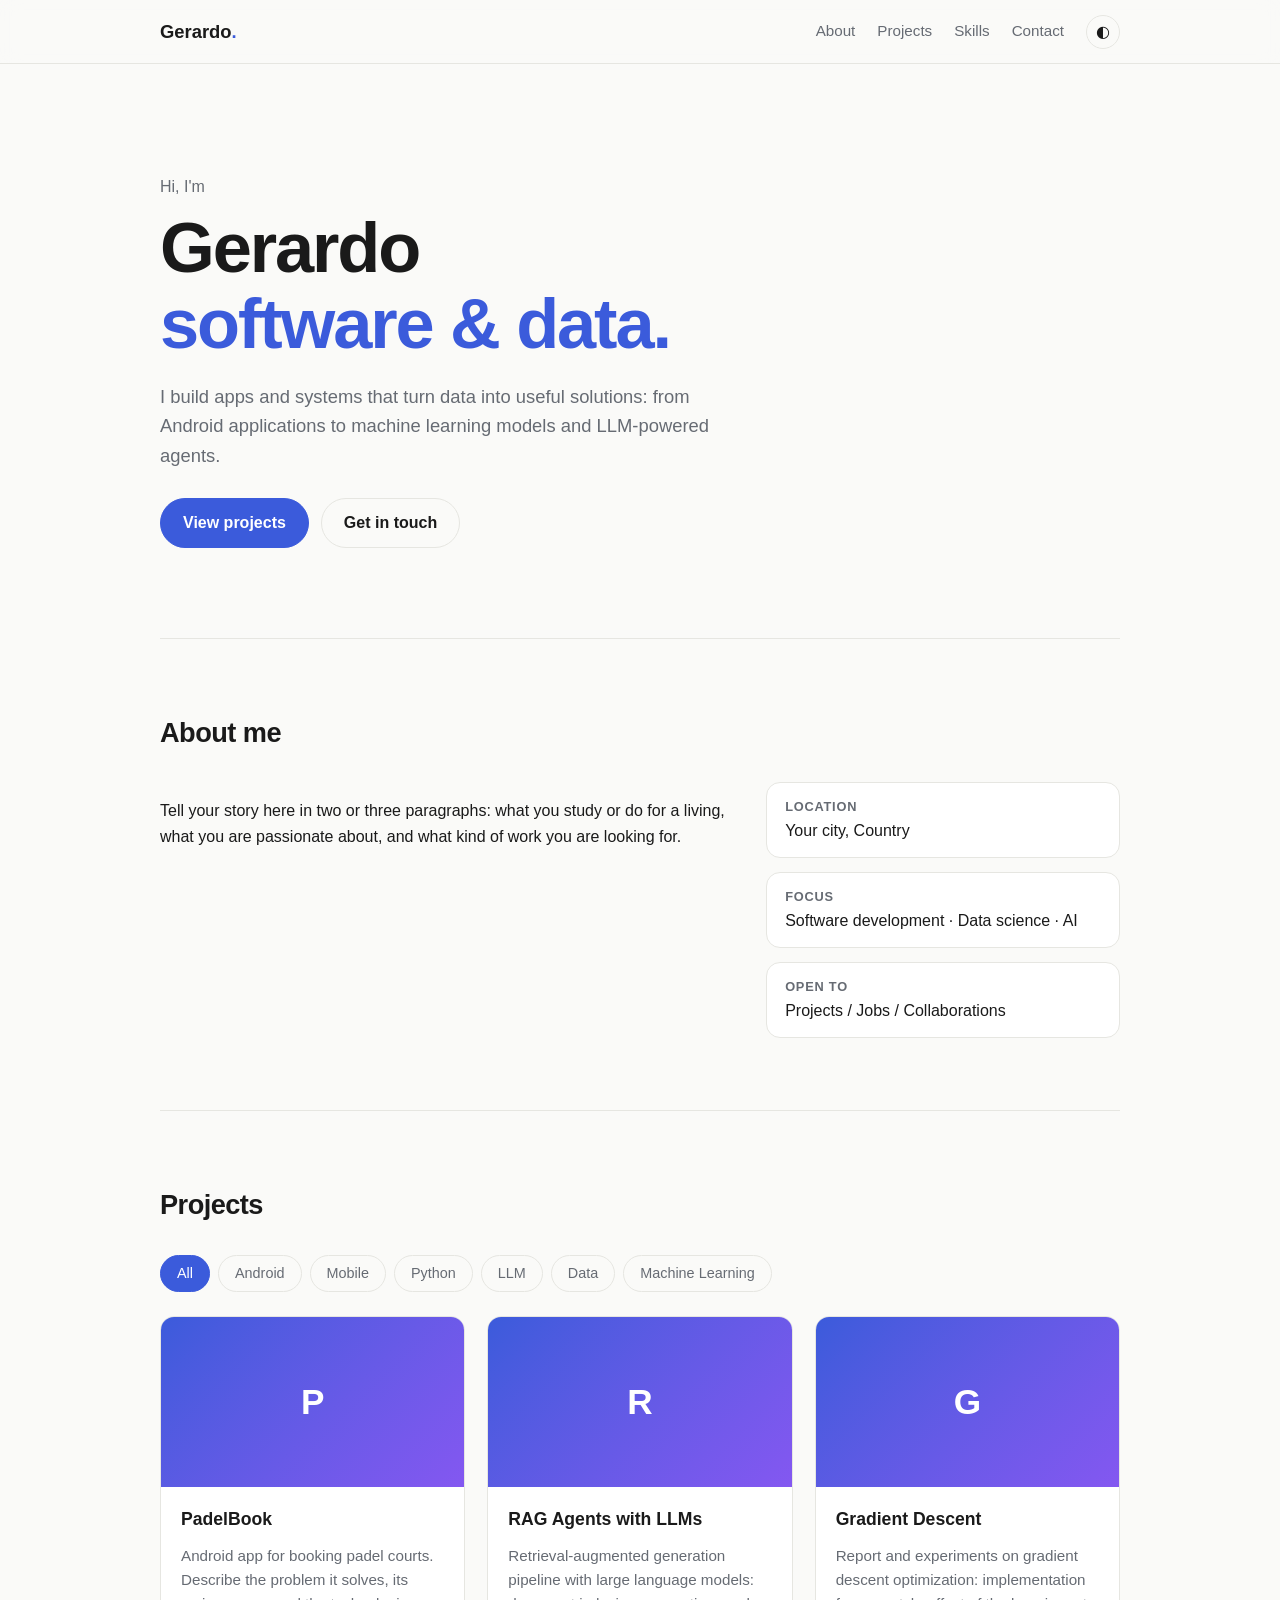
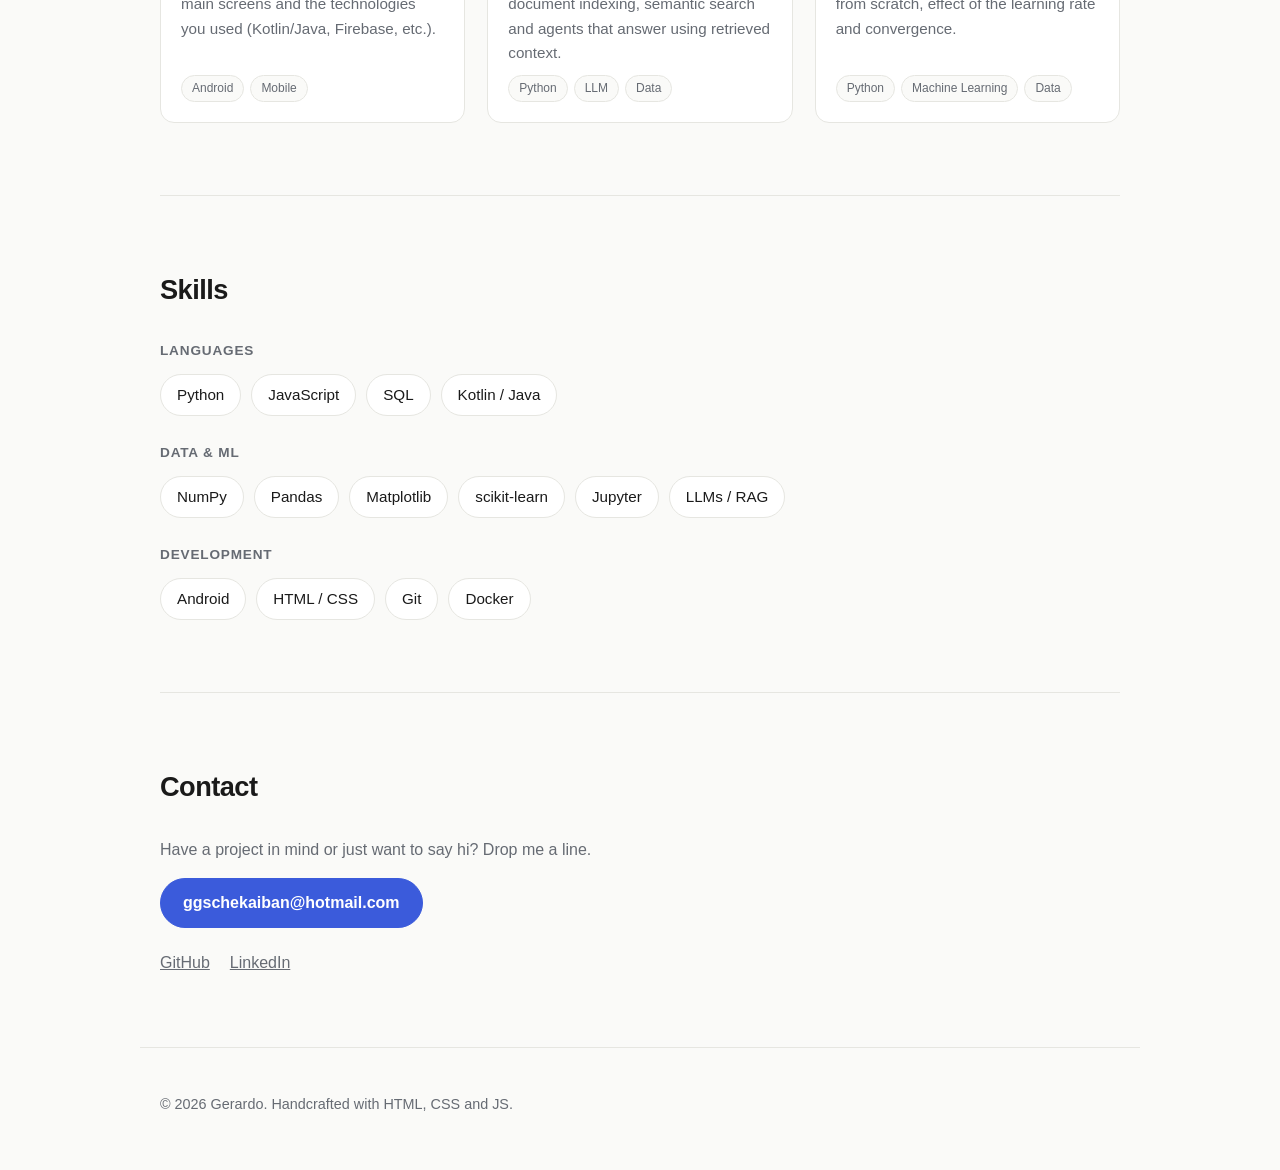
==== index.html @ 7980b8c6 "Add initial portfolio site Static portfolio built with plain HTML, CSS and JS (no build step): - Her" ====
<!doctype html>
<html lang="en">
<head>
  <meta charset="utf-8">
  <meta name="viewport" content="width=device-width, initial-scale=1">
  <title>Gerardo — Portfolio</title>
  <meta name="description" content="Gerardo's portfolio: projects, skills and contact.">
  <link rel="stylesheet" href="styles.css">
  <script>
    // Apply the saved theme before first paint to avoid a flash
    try {
      const t = localStorage.getItem("theme");
      if (t) document.documentElement.dataset.theme = t;
    } catch (e) {}
  </script>
</head>
<body>
  <header class="nav">
    <a class="logo" href="#home">Gerardo<span>.</span></a>
    <nav>
      <a href="#about">About</a>
      <a href="#projects">Projects</a>
      <a href="#skills-section">Skills</a>
      <a href="#contact">Contact</a>
      <button id="theme-toggle" class="icon-btn" aria-label="Toggle theme" title="Toggle theme">◐</button>
    </nav>
  </header>

  <main>
    <section id="home" class="hero">
      <p class="eyebrow">Hi, I'm</p>
      <h1>Gerardo<br><span class="accent">software &amp; data.</span></h1>
      <p class="lead">I build apps and systems that turn data into useful solutions: from Android applications to machine learning models and LLM-powered agents.</p>
      <div class="cta">
        <a class="btn primary" href="#projects">View projects</a>
        <a class="btn" href="#contact">Get in touch</a>
      </div>
    </section>

    <section id="about">
      <h2>About me</h2>
      <div class="about">
        <p>Tell your story here in two or three paragraphs: what you study or do for a living, what you are passionate about, and what kind of work you are looking for.</p>
        <ul class="facts">
          <li><strong>Location</strong> Your city, Country</li>
          <li><strong>Focus</strong> Software development · Data science · AI</li>
          <li><strong>Open to</strong> Projects / Jobs / Collaborations</li>
        </ul>
      </div>
    </section>

    <section id="projects">
      <h2>Projects</h2>
      <div id="filters" class="filters" role="group" aria-label="Filter projects"></div>
      <div id="project-grid" class="grid"></div>
    </section>

    <section id="skills-section">
      <h2>Skills</h2>
      <div id="skills" class="skills"></div>
    </section>

    <section id="contact" class="contact">
      <h2>Contact</h2>
      <p>Have a project in mind or just want to say hi? Drop me a line.</p>
      <a class="btn primary" href="mailto:ggschekaiban@hotmail.com">ggschekaiban@hotmail.com</a>
      <div class="links">
        <a href="https://github.com/" target="_blank" rel="noopener">GitHub</a>
        <a href="https://www.linkedin.com/" target="_blank" rel="noopener">LinkedIn</a>
      </div>
    </section>
  </main>

  <footer>
    <p>© <span id="year"></span> Gerardo. Handcrafted with HTML, CSS and JS.</p>
  </footer>

  <script src="script.js"></script>
</body>
</html>
---- styles.css ----
:root {
  --bg: #fafaf8;
  --surface: #ffffff;
  --text: #1a1a1a;
  --muted: #666b73;
  --border: #e6e6e1;
  --accent: #3b5bdb;
  --accent-text: #ffffff;
  --radius: 14px;
  --max: 1000px;
}

@media (prefers-color-scheme: dark) {
  :root:not([data-theme="light"]) {
    --bg: #0f1115;
    --surface: #171a21;
    --text: #ececec;
    --muted: #9aa0aa;
    --border: #262a33;
    --accent: #7c9bff;
    --accent-text: #0f1115;
  }
}
:root[data-theme="dark"] {
  --bg: #0f1115;
  --surface: #171a21;
  --text: #ececec;
  --muted: #9aa0aa;
  --border: #262a33;
  --accent: #7c9bff;
  --accent-text: #0f1115;
}

* { box-sizing: border-box; }
html { scroll-behavior: smooth; scroll-padding-top: 80px; }
body {
  margin: 0;
  background: var(--bg);
  color: var(--text);
  font-family: -apple-system, BlinkMacSystemFont, "Segoe UI", Inter, Roboto, sans-serif;
  line-height: 1.6;
}
a { color: inherit; }
main, .nav, footer { max-width: var(--max); margin: 0 auto; padding-left: 20px; padding-right: 20px; }
section { padding: 72px 0; border-top: 1px solid var(--border); }
section.hero { border-top: 0; padding: 110px 0 90px; }
h1 { font-size: clamp(2.4rem, 7vw, 4.4rem); line-height: 1.08; margin: 0 0 20px; letter-spacing: -0.03em; }
h2 { font-size: 1.7rem; margin: 0 0 28px; letter-spacing: -0.02em; }
.accent { color: var(--accent); }
.eyebrow { color: var(--muted); margin: 0 0 10px; }
.lead { font-size: 1.15rem; color: var(--muted); max-width: 560px; }

/* Navigation */
.nav {
  position: sticky; top: 0; z-index: 10;
  display: flex; align-items: center; justify-content: space-between;
  height: 64px; max-width: none;
  padding: 0 max(20px, calc((100% - var(--max)) / 2 + 20px));
  background: color-mix(in srgb, var(--bg) 85%, transparent);
  backdrop-filter: blur(10px);
  border-bottom: 1px solid var(--border);
}
.logo { font-weight: 700; text-decoration: none; font-size: 1.15rem; }
.logo span { color: var(--accent); }
.nav nav { display: flex; align-items: center; gap: 22px; }
.nav nav a { text-decoration: none; color: var(--muted); font-size: .95rem; }
.nav nav a:hover { color: var(--text); }
.icon-btn {
  background: none; border: 1px solid var(--border); color: var(--text);
  width: 34px; height: 34px; border-radius: 50%; cursor: pointer; font-size: 1rem;
}
.icon-btn:hover { border-color: var(--accent); }

/* Buttons */
.cta { display: flex; gap: 12px; flex-wrap: wrap; margin-top: 28px; }
.btn {
  display: inline-block; padding: 11px 22px; border-radius: 999px;
  border: 1px solid var(--border); text-decoration: none; font-weight: 600;
  transition: transform .15s, border-color .15s;
}
.btn:hover { transform: translateY(-2px); border-color: var(--accent); }
.btn.primary { background: var(--accent); color: var(--accent-text); border-color: var(--accent); }

/* About */
.about { display: grid; grid-template-columns: 1.6fr 1fr; gap: 40px; }
.facts { list-style: none; margin: 0; padding: 0; display: grid; gap: 14px; }
.facts li { background: var(--surface); border: 1px solid var(--border); border-radius: var(--radius); padding: 14px 18px; }
.facts strong { display: block; font-size: .8rem; text-transform: uppercase; letter-spacing: .06em; color: var(--muted); }

/* Projects */
.grid { display: grid; grid-template-columns: repeat(auto-fill, minmax(290px, 1fr)); gap: 22px; }
.card {
  background: var(--surface); border: 1px solid var(--border); border-radius: var(--radius);
  overflow: hidden; display: flex; flex-direction: column;
  transition: transform .2s, border-color .2s;
}
.card:hover { transform: translateY(-4px); border-color: var(--accent); }
.card .thumb {
  aspect-ratio: 16 / 9; display: grid; place-items: center;
  font-size: 2.2rem; font-weight: 700; color: var(--accent-text);
  background: linear-gradient(135deg, var(--accent), color-mix(in srgb, var(--accent) 40%, #b455ff));
}
.card .thumb img { width: 100%; height: 100%; object-fit: cover; }
.card .body { padding: 18px 20px 20px; display: flex; flex-direction: column; gap: 10px; flex: 1; }
.card h3 { margin: 0; font-size: 1.1rem; }
.card p { margin: 0; color: var(--muted); font-size: .95rem; flex: 1; }
.tags { display: flex; flex-wrap: wrap; gap: 6px; }
.tags span { font-size: .75rem; padding: 3px 10px; border-radius: 999px; background: var(--bg); border: 1px solid var(--border); color: var(--muted); }
.card .actions { display: flex; gap: 16px; font-size: .9rem; font-weight: 600; }
.card .actions a { color: var(--accent); text-decoration: none; }
.card .actions a:hover { text-decoration: underline; }

/* Filters */
.filters { display: flex; flex-wrap: wrap; gap: 8px; margin-bottom: 24px; }
.filter {
  font: inherit; font-size: .9rem; cursor: pointer; padding: 6px 16px; border-radius: 999px;
  background: transparent; color: var(--muted); border: 1px solid var(--border);
}
.filter:hover { border-color: var(--accent); color: var(--text); }
.filter.active { background: var(--accent); color: var(--accent-text); border-color: var(--accent); }

/* Skills */
.skills { display: grid; gap: 26px; }
.skill-group h3 { margin: 0 0 12px; font-size: .85rem; text-transform: uppercase; letter-spacing: .06em; color: var(--muted); }
.chips { display: flex; flex-wrap: wrap; gap: 10px; }
.chips span { padding: 8px 16px; border-radius: 999px; background: var(--surface); border: 1px solid var(--border); font-size: .95rem; }

/* Contact */
.contact p { color: var(--muted); }
.links { display: flex; gap: 20px; margin-top: 22px; }
.links a { color: var(--muted); }
.links a:hover { color: var(--accent); }

footer { padding-top: 30px; padding-bottom: 40px; color: var(--muted); font-size: .9rem; border-top: 1px solid var(--border); }

@media (max-width: 720px) {
  .about { grid-template-columns: 1fr; gap: 24px; }
  .nav nav { gap: 14px; }
  .nav nav a { font-size: .85rem; }
  section { padding: 52px 0; }
  section.hero { padding: 70px 0 60px; }
}
@media (max-width: 480px) {
  .nav nav a:nth-child(-n+2) { display: none; }
}
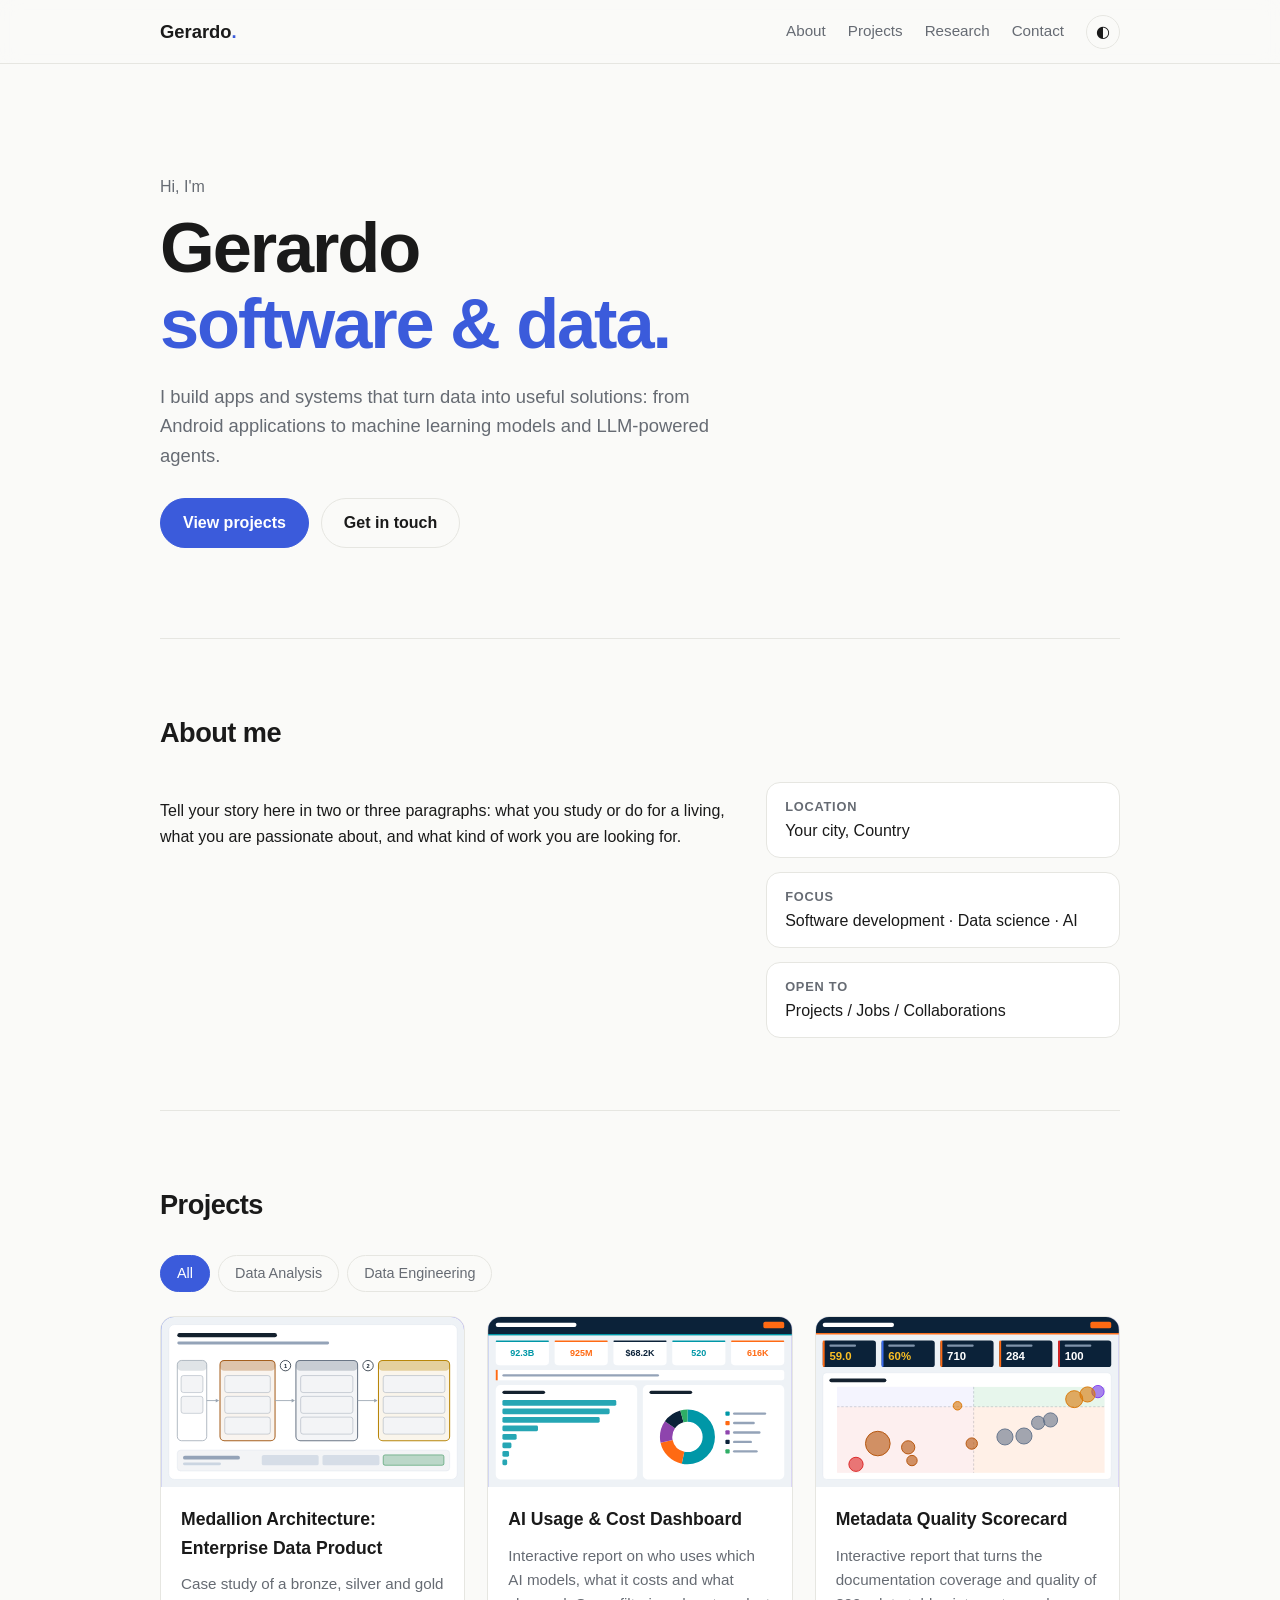
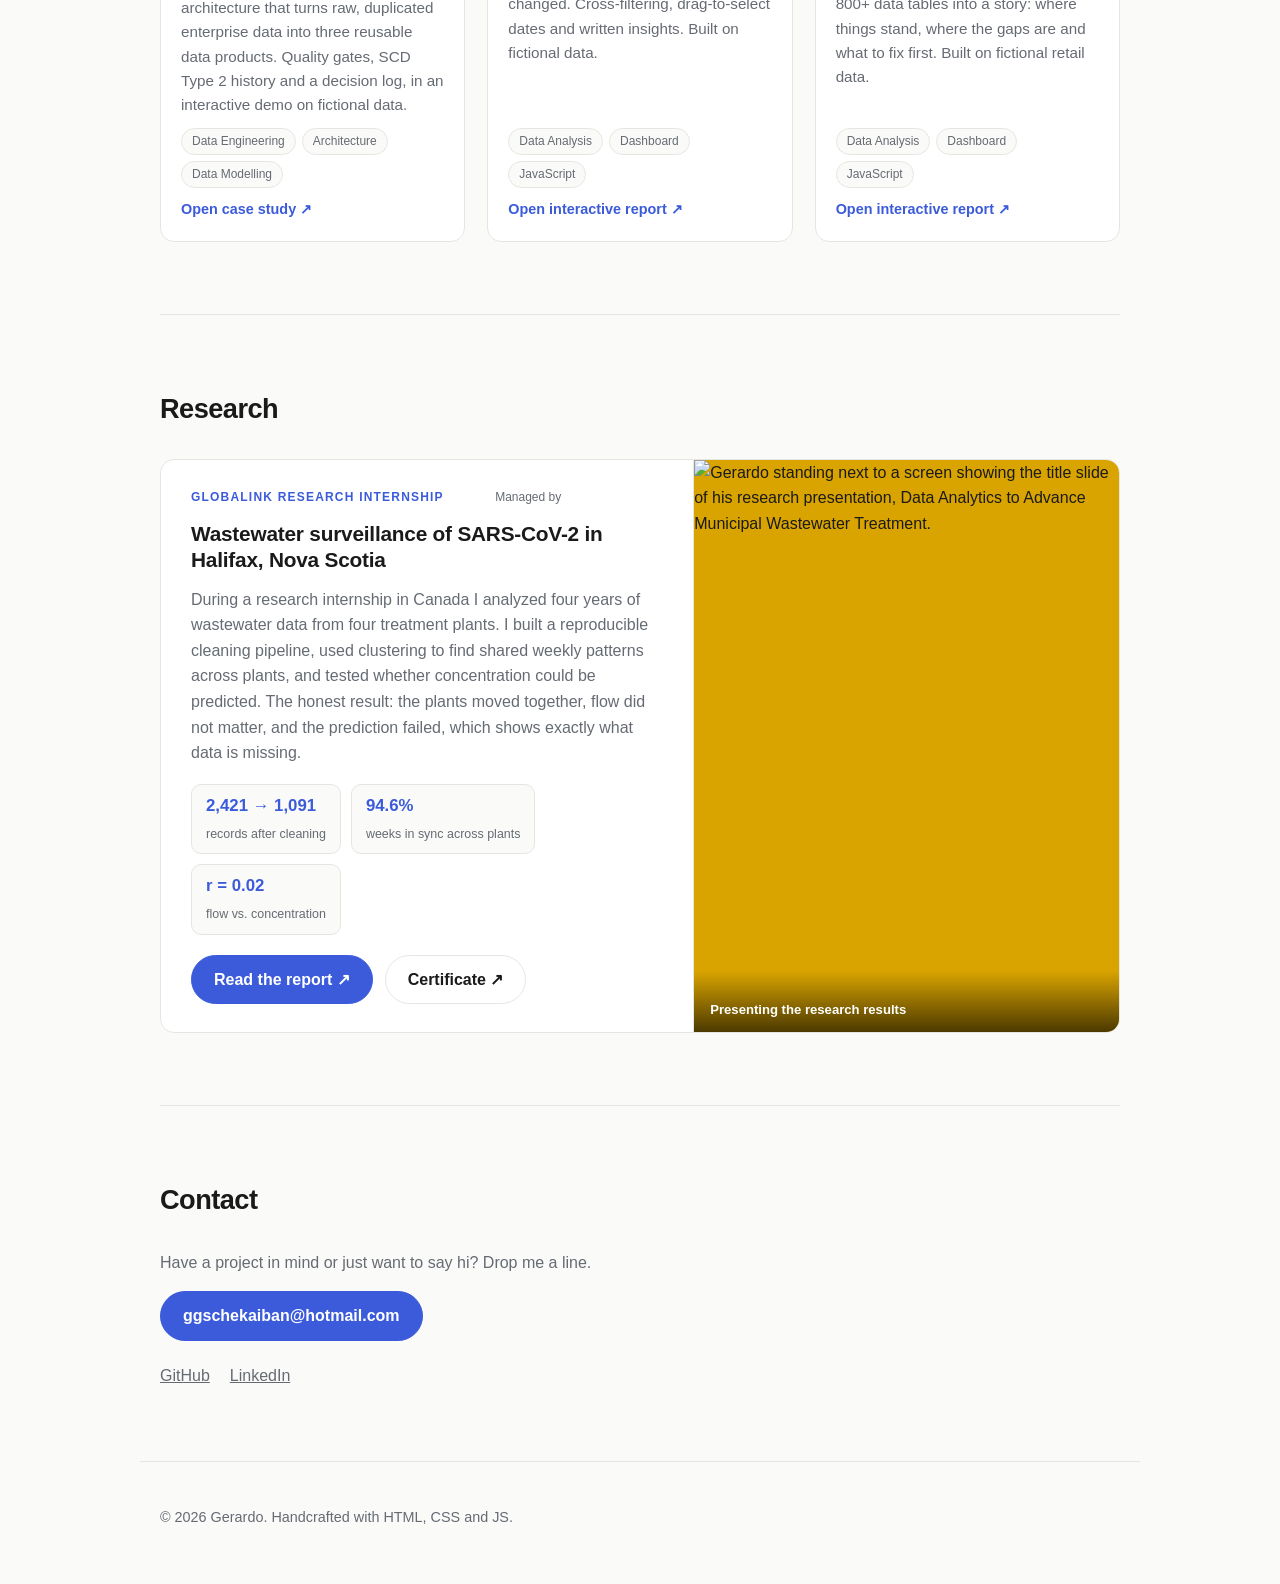
==== commit 990da6c5: "Replace Skills with Research and add Medallion case study - Replace the Skills section with a Resear" ====
--- a/index.html
+++ b/index.html
@@ -4,8 +4,8 @@
   <meta charset="utf-8">
   <meta name="viewport" content="width=device-width, initial-scale=1">
   <title>Gerardo — Portfolio</title>
-  <meta name="description" content="Gerardo's portfolio: projects, skills and contact.">
-  <link rel="stylesheet" href="styles.css">
+  <meta name="description" content="Gerardo's portfolio: projects, research and contact.">
+  <link rel="stylesheet" href="styles.css?v=20261109">
   <script>
     // Apply the saved theme before first paint to avoid a flash
     try {
@@ -20,7 +20,7 @@
     <nav>
       <a href="#about">About</a>
       <a href="#projects">Projects</a>
-      <a href="#skills-section">Skills</a>
+      <a href="#research">Research</a>
       <a href="#contact">Contact</a>
       <button id="theme-toggle" class="icon-btn" aria-label="Toggle theme" title="Toggle theme">◐</button>
     </nav>
@@ -55,9 +55,40 @@
       <div id="project-grid" class="grid"></div>
     </section>
 
-    <section id="skills-section">
-      <h2>Skills</h2>
-      <div id="skills" class="skills"></div>
+    <section id="research">
+      <h2>Research</h2>
+      <article class="research-card">
+        <div class="rc-body">
+          <div class="rc-head">
+            <p class="rc-kicker">Globalink Research Internship</p>
+            <a class="rc-org" href="https://www.mitacs.ca" target="_blank" rel="noopener"
+               aria-label="Program managed by Mitacs. Opens mitacs.ca in a new tab">
+              <span>Managed by</span><i class="rc-logo" aria-hidden="true"></i>
+            </a>
+          </div>
+          <h3>Wastewater surveillance of SARS-CoV-2 in Halifax, Nova Scotia</h3>
+          <p class="rc-summary">
+            During a research internship in Canada I analyzed four years of wastewater data from four treatment plants.
+            I built a reproducible cleaning pipeline, used clustering to find shared weekly patterns across plants,
+            and tested whether concentration could be predicted. The honest result: the plants moved together,
+            flow did not matter, and the prediction failed, which shows exactly what data is missing.
+          </p>
+          <ul class="rc-stats">
+            <li><b>2,421 → 1,091</b><span>records after cleaning</span></li>
+            <li><b>94.6%</b><span>weeks in sync across plants</span></li>
+            <li><b>r = 0.02</b><span>flow vs. concentration</span></li>
+          </ul>
+          <div class="cta">
+            <a class="btn primary" href="research/wastewater-surveillance/" target="_blank" rel="noopener">Read the report ↗</a>
+            <a class="btn" href="research/certificate-of-completion.pdf" target="_blank" rel="noopener">Certificate ↗</a>
+          </div>
+        </div>
+        <div class="rc-visual">
+          <img src="img/research-presentation.jpg" width="900" height="1200" loading="lazy"
+               alt="Gerardo standing next to a screen showing the title slide of his research presentation, Data Analytics to Advance Municipal Wastewater Treatment.">
+          <p>Presenting the research results</p>
+        </div>
+      </article>
     </section>
 
     <section id="contact" class="contact">
@@ -75,6 +106,6 @@
     <p>© <span id="year"></span> Gerardo. Handcrafted with HTML, CSS and JS.</p>
   </footer>
 
-  <script src="script.js"></script>
+  <script src="script.js?v=20261109"></script>
 </body>
 </html>
--- a/styles.css
+++ b/styles.css
@@ -95,6 +95,9 @@
   transition: transform .2s, border-color .2s;
 }
 .card:hover { transform: translateY(-4px); border-color: var(--accent); }
+a.card { text-decoration: none; color: inherit; }
+a.card:focus-visible { outline: 2px solid var(--accent); outline-offset: 3px; }
+.card .actions span { color: var(--accent); }
 .card .thumb {
   aspect-ratio: 16 / 9; display: grid; place-items: center;
   font-size: 2.2rem; font-weight: 700; color: var(--accent-text);
@@ -119,11 +122,38 @@
 .filter:hover { border-color: var(--accent); color: var(--text); }
 .filter.active { background: var(--accent); color: var(--accent-text); border-color: var(--accent); }
 
-/* Skills */
-.skills { display: grid; gap: 26px; }
-.skill-group h3 { margin: 0 0 12px; font-size: .85rem; text-transform: uppercase; letter-spacing: .06em; color: var(--muted); }
-.chips { display: flex; flex-wrap: wrap; gap: 10px; }
-.chips span { padding: 8px 16px; border-radius: 999px; background: var(--surface); border: 1px solid var(--border); font-size: .95rem; }
+/* Research */
+.research-card {
+  display: grid; grid-template-columns: minmax(0, 1.25fr) minmax(0, 1fr); gap: 0;
+  background: var(--surface); border: 1px solid var(--border); border-radius: var(--radius); overflow: hidden;
+}
+.rc-body { padding: 28px 30px; display: flex; flex-direction: column; gap: 14px; }
+.rc-kicker { margin: 0; font-size: .75rem; letter-spacing: .1em; text-transform: uppercase; color: var(--accent); font-weight: 700; }
+.rc-head { display: flex; align-items: center; justify-content: space-between; flex-wrap: wrap; gap: 8px 16px; }
+.rc-org { display: inline-flex; align-items: center; gap: 10px; color: var(--muted); font-size: .75rem; text-decoration: none; }
+.rc-org:hover { color: var(--accent); }
+.rc-org:focus-visible { outline: 2px solid var(--accent); outline-offset: 4px; border-radius: 4px; }
+/* The logo is a transparent PNG used as a mask, so it takes the current text colour in both themes */
+.rc-logo {
+  display: block; width: 92px; aspect-ratio: 520 / 94; background-color: currentColor;
+  -webkit-mask: url("img/mitacs-logo.png") center / contain no-repeat;
+          mask: url("img/mitacs-logo.png") center / contain no-repeat;
+}
+.rc-org:not(:hover) .rc-logo { background-color: var(--text); }
+.research-card h3 { margin: 0; font-size: 1.3rem; line-height: 1.25; letter-spacing: -.01em; }
+.rc-summary { margin: 0; color: var(--muted); }
+.rc-stats { list-style: none; margin: 4px 0 0; padding: 0; display: flex; flex-wrap: wrap; gap: 10px; }
+.rc-stats li { border: 1px solid var(--border); border-radius: 10px; padding: 8px 14px; background: var(--bg); }
+.rc-stats b { display: block; color: var(--accent); font-size: 1.05rem; }
+.rc-stats span { font-size: .78rem; color: var(--muted); }
+.research-card .cta { margin-top: 6px; }
+.rc-visual { position: relative; min-height: 320px; border-left: 1px solid var(--border); background: #d9a400; }
+.rc-visual img { position: absolute; inset: 0; width: 100%; height: 100%; object-fit: cover; object-position: 60% 40%; display: block; }
+.rc-visual p {
+  position: absolute; left: 0; right: 0; bottom: 0; margin: 0; padding: 28px 16px 12px;
+  font-size: .82rem; font-weight: 600; color: #fff; text-align: left;
+  background: linear-gradient(to top, rgba(0,0,0,.65), rgba(0,0,0,0));
+}
 
 /* Contact */
 .contact p { color: var(--muted); }
@@ -134,6 +164,10 @@
 footer { padding-top: 30px; padding-bottom: 40px; color: var(--muted); font-size: .9rem; border-top: 1px solid var(--border); }
 
 @media (max-width: 720px) {
+  .research-card { grid-template-columns: minmax(0, 1fr); }
+  .rc-visual { border-left: 0; border-top: 1px solid var(--border); order: -1; min-height: 0; aspect-ratio: 4 / 3; }
+  .rc-visual img { object-position: 55% 35%; }
+  .rc-body { padding: 22px 20px; }
   .about { grid-template-columns: 1fr; gap: 24px; }
   .nav nav { gap: 14px; }
   .nav nav a { font-size: .85rem; }
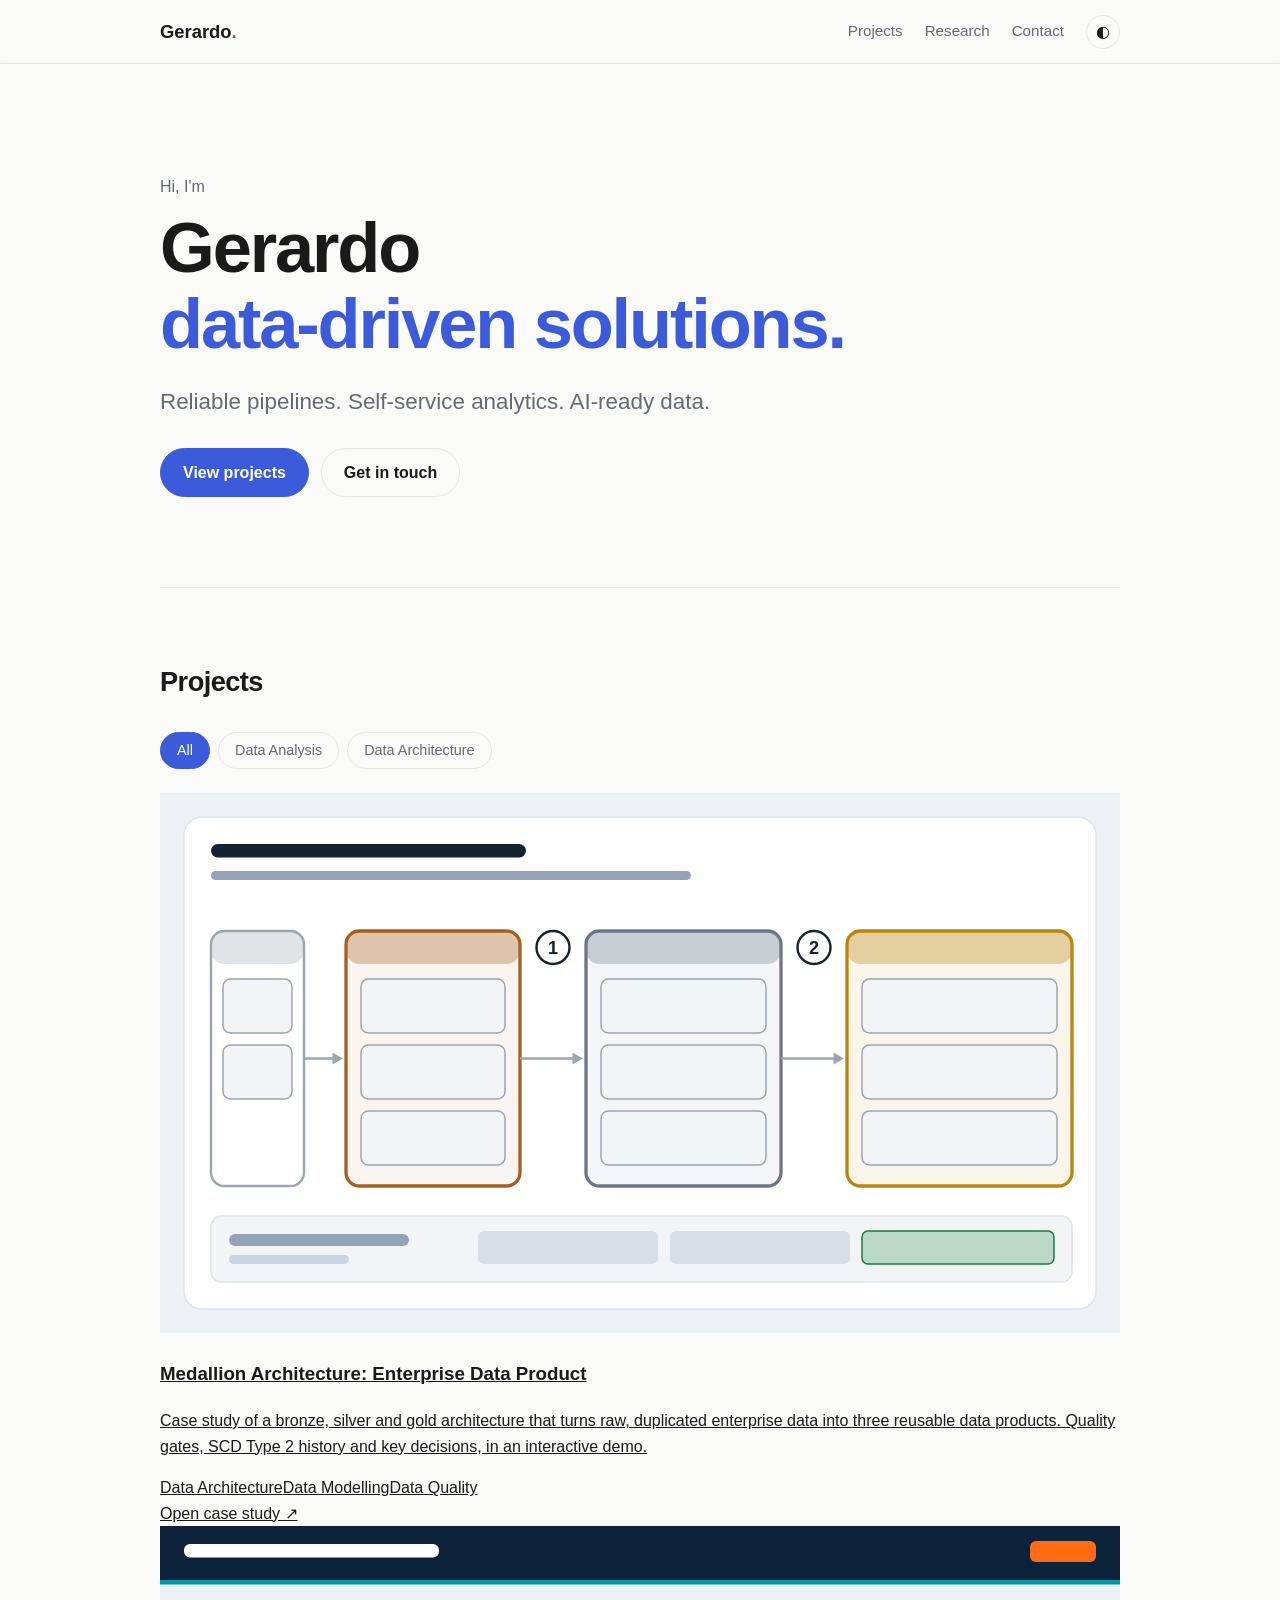
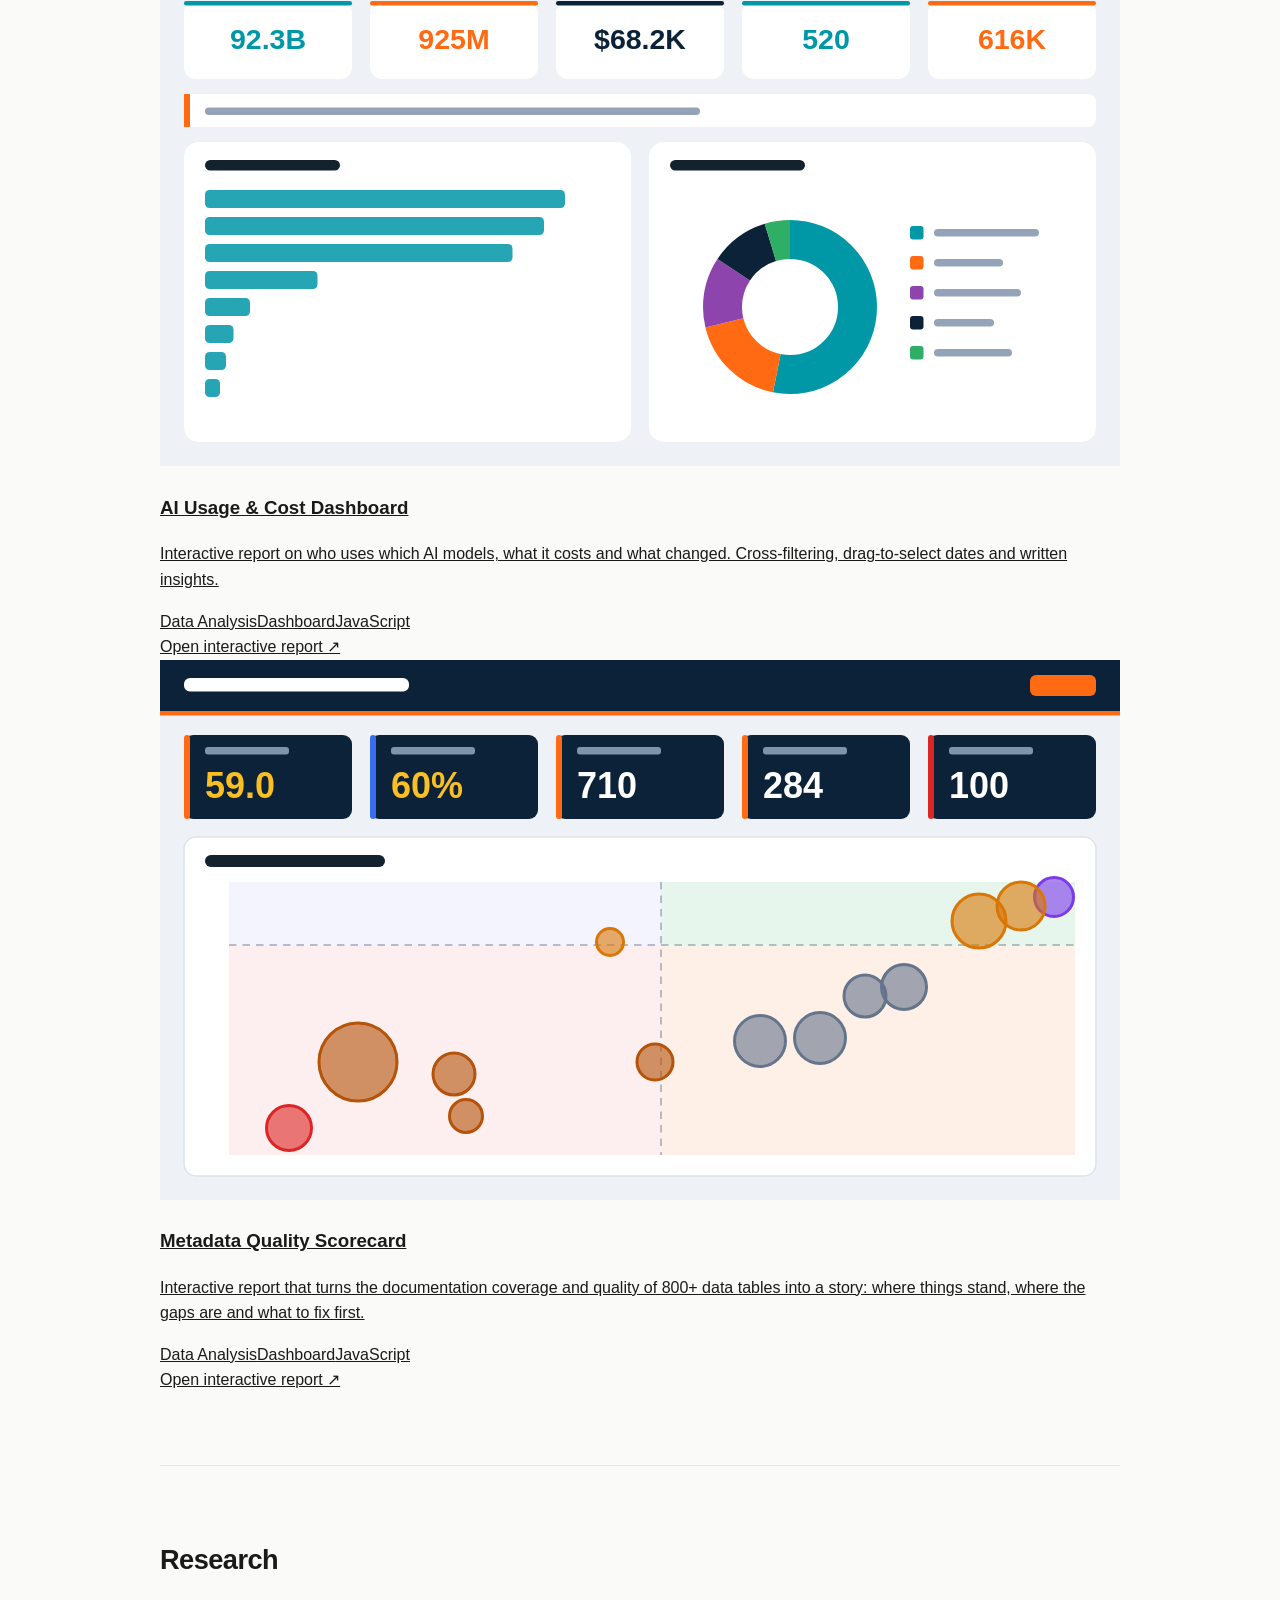
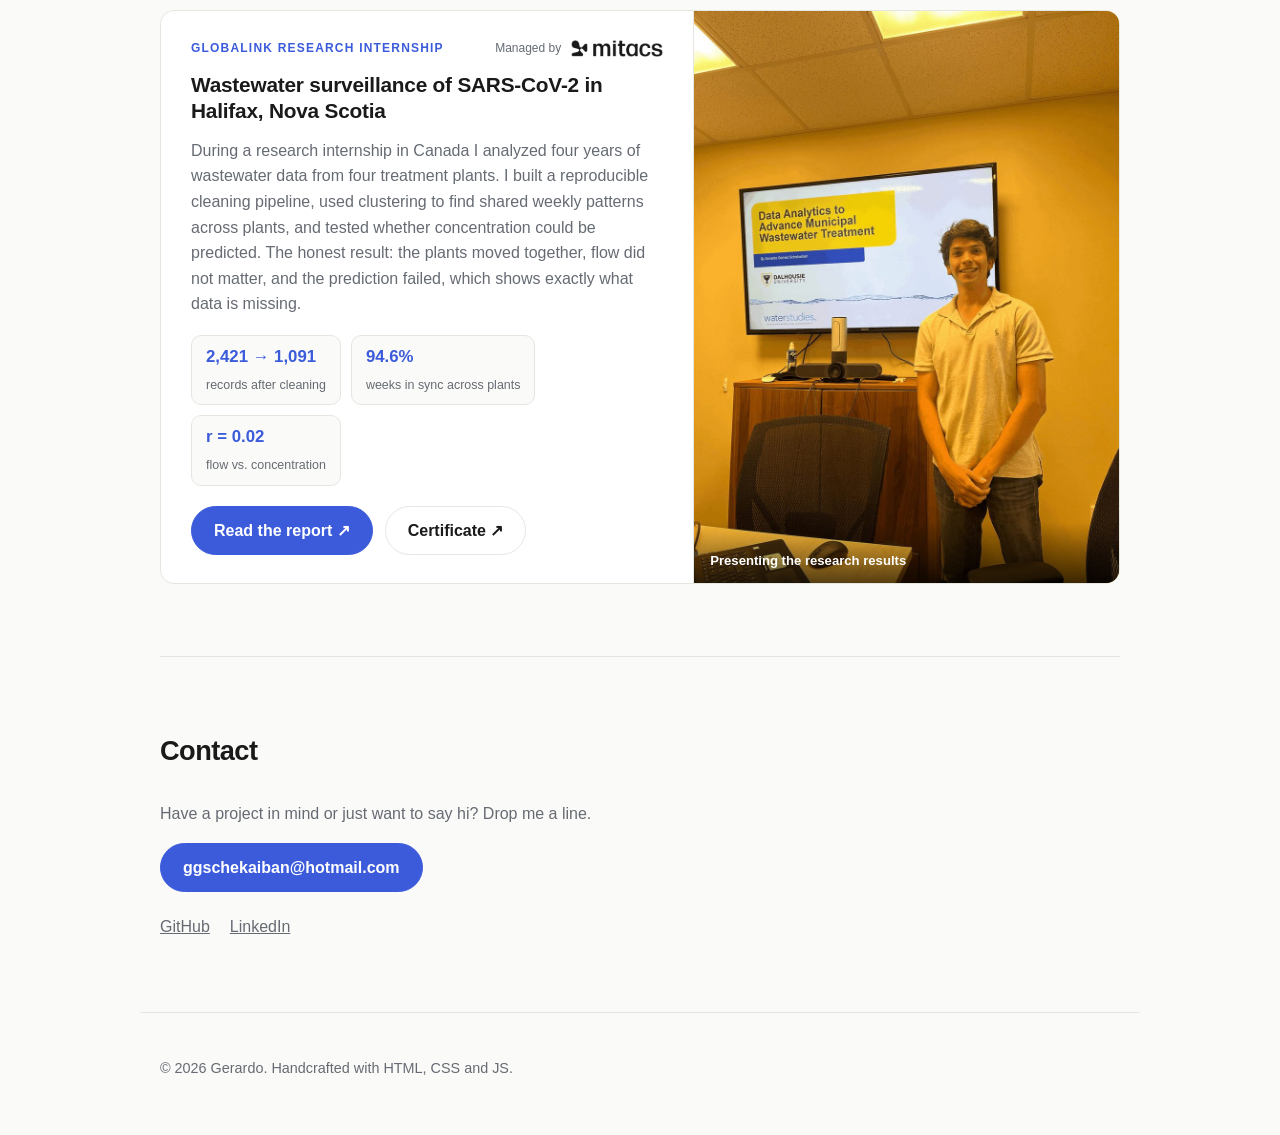
==== commit 8c1a4168: "Update home page: headline, tagline, Data Architecture category - New headline "data-driven solution" ====
--- a/index.html
+++ b/index.html
@@ -18,7 +18,6 @@
   <header class="nav">
     <a class="logo" href="#home">Gerardo<span>.</span></a>
     <nav>
-      <a href="#about">About</a>
       <a href="#projects">Projects</a>
       <a href="#research">Research</a>
       <a href="#contact">Contact</a>
@@ -29,23 +28,11 @@
   <main>
     <section id="home" class="hero">
       <p class="eyebrow">Hi, I'm</p>
-      <h1>Gerardo<br><span class="accent">software &amp; data.</span></h1>
-      <p class="lead">I build apps and systems that turn data into useful solutions: from Android applications to machine learning models and LLM-powered agents.</p>
+      <h1>Gerardo<br><span class="accent">data-driven solutions.</span></h1>
+      <p class="lead tagline"><span>Reliable pipelines.</span> <span>Self-service analytics.</span> <span>AI-ready data.</span></p>
       <div class="cta">
         <a class="btn primary" href="#projects">View projects</a>
         <a class="btn" href="#contact">Get in touch</a>
-      </div>
-    </section>
-
-    <section id="about">
-      <h2>About me</h2>
-      <div class="about">
-        <p>Tell your story here in two or three paragraphs: what you study or do for a living, what you are passionate about, and what kind of work you are looking for.</p>
-        <ul class="facts">
-          <li><strong>Location</strong> Your city, Country</li>
-          <li><strong>Focus</strong> Software development · Data science · AI</li>
-          <li><strong>Open to</strong> Projects / Jobs / Collaborations</li>
-        </ul>
       </div>
     </section>
 
@@ -97,7 +84,7 @@
       <a class="btn primary" href="mailto:ggschekaiban@hotmail.com">ggschekaiban@hotmail.com</a>
       <div class="links">
         <a href="https://github.com/" target="_blank" rel="noopener">GitHub</a>
-        <a href="https://www.linkedin.com/" target="_blank" rel="noopener">LinkedIn</a>
+        <a href="https://www.linkedin.com/in/gerardo-gomez-schekaiban-10bb181b9/" target="_blank" rel="noopener">LinkedIn</a>
       </div>
     </section>
   </main>
@@ -106,6 +93,6 @@
     <p>© <span id="year"></span> Gerardo. Handcrafted with HTML, CSS and JS.</p>
   </footer>
 
-  <script src="script.js?v=20261109"></script>
+  <script src="script.js?v=20261113e"></script>
 </body>
 </html>
--- a/styles.css
+++ b/styles.css
@@ -49,6 +49,8 @@
 .accent { color: var(--accent); }
 .eyebrow { color: var(--muted); margin: 0 0 10px; }
 .lead { font-size: 1.15rem; color: var(--muted); max-width: 560px; }
+.tagline { font-size: clamp(1.15rem, 3vw, 1.4rem); font-weight: 500; max-width: 640px; }
+.tagline span { white-space: nowrap; }
 
 /* Navigation */
 .nav {
@@ -80,38 +82,6 @@
 }
 .btn:hover { transform: translateY(-2px); border-color: var(--accent); }
 .btn.primary { background: var(--accent); color: var(--accent-text); border-color: var(--accent); }
-
-/* About */
-.about { display: grid; grid-template-columns: 1.6fr 1fr; gap: 40px; }
-.facts { list-style: none; margin: 0; padding: 0; display: grid; gap: 14px; }
-.facts li { background: var(--surface); border: 1px solid var(--border); border-radius: var(--radius); padding: 14px 18px; }
-.facts strong { display: block; font-size: .8rem; text-transform: uppercase; letter-spacing: .06em; color: var(--muted); }
-
-/* Projects */
-.grid { display: grid; grid-template-columns: repeat(auto-fill, minmax(290px, 1fr)); gap: 22px; }
-.card {
-  background: var(--surface); border: 1px solid var(--border); border-radius: var(--radius);
-  overflow: hidden; display: flex; flex-direction: column;
-  transition: transform .2s, border-color .2s;
-}
-.card:hover { transform: translateY(-4px); border-color: var(--accent); }
-a.card { text-decoration: none; color: inherit; }
-a.card:focus-visible { outline: 2px solid var(--accent); outline-offset: 3px; }
-.card .actions span { color: var(--accent); }
-.card .thumb {
-  aspect-ratio: 16 / 9; display: grid; place-items: center;
-  font-size: 2.2rem; font-weight: 700; color: var(--accent-text);
-  background: linear-gradient(135deg, var(--accent), color-mix(in srgb, var(--accent) 40%, #b455ff));
-}
-.card .thumb img { width: 100%; height: 100%; object-fit: cover; }
-.card .body { padding: 18px 20px 20px; display: flex; flex-direction: column; gap: 10px; flex: 1; }
-.card h3 { margin: 0; font-size: 1.1rem; }
-.card p { margin: 0; color: var(--muted); font-size: .95rem; flex: 1; }
-.tags { display: flex; flex-wrap: wrap; gap: 6px; }
-.tags span { font-size: .75rem; padding: 3px 10px; border-radius: 999px; background: var(--bg); border: 1px solid var(--border); color: var(--muted); }
-.card .actions { display: flex; gap: 16px; font-size: .9rem; font-weight: 600; }
-.card .actions a { color: var(--accent); text-decoration: none; }
-.card .actions a:hover { text-decoration: underline; }
 
 /* Filters */
 .filters { display: flex; flex-wrap: wrap; gap: 8px; margin-bottom: 24px; }
@@ -168,12 +138,11 @@
   .rc-visual { border-left: 0; border-top: 1px solid var(--border); order: -1; min-height: 0; aspect-ratio: 4 / 3; }
   .rc-visual img { object-position: 55% 35%; }
   .rc-body { padding: 22px 20px; }
-  .about { grid-template-columns: 1fr; gap: 24px; }
   .nav nav { gap: 14px; }
   .nav nav a { font-size: .85rem; }
   section { padding: 52px 0; }
   section.hero { padding: 70px 0 60px; }
 }
 @media (max-width: 480px) {
-  .nav nav a:nth-child(-n+2) { display: none; }
+  .nav nav { gap: 12px; }
 }
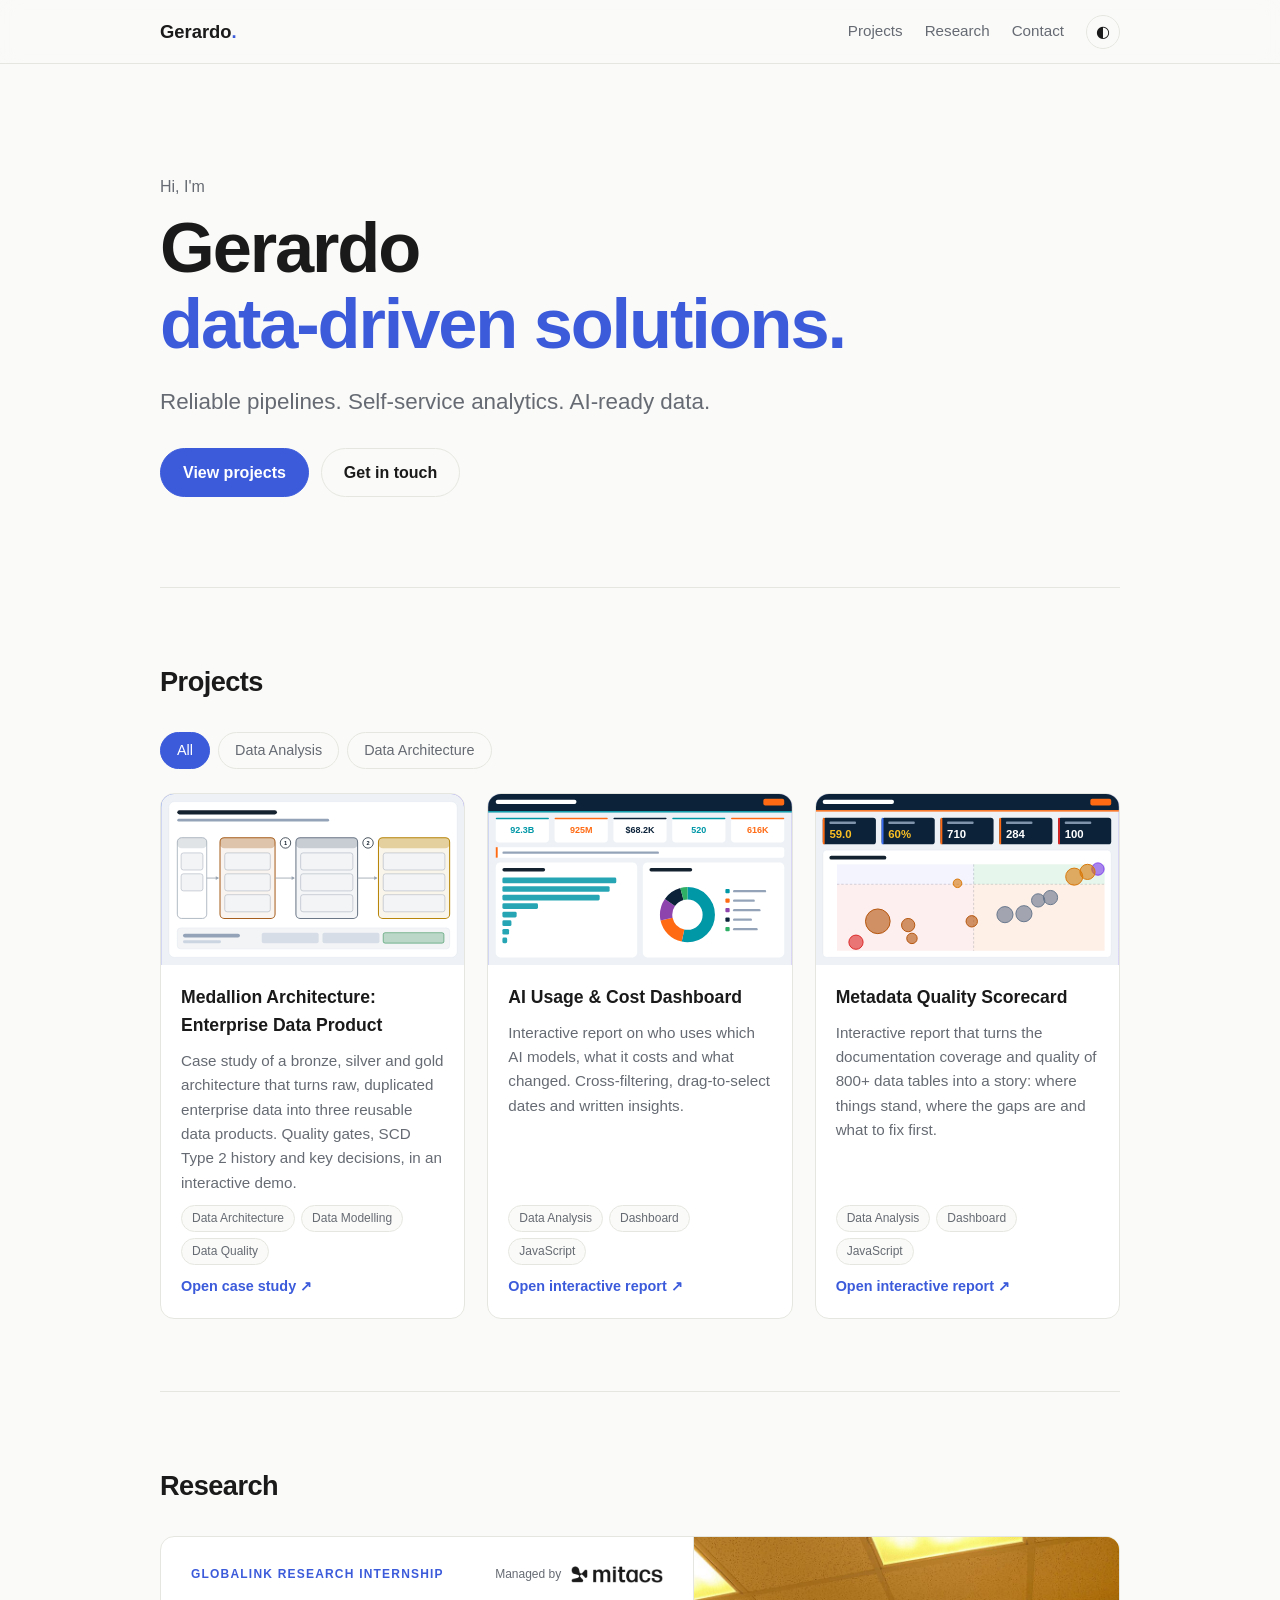
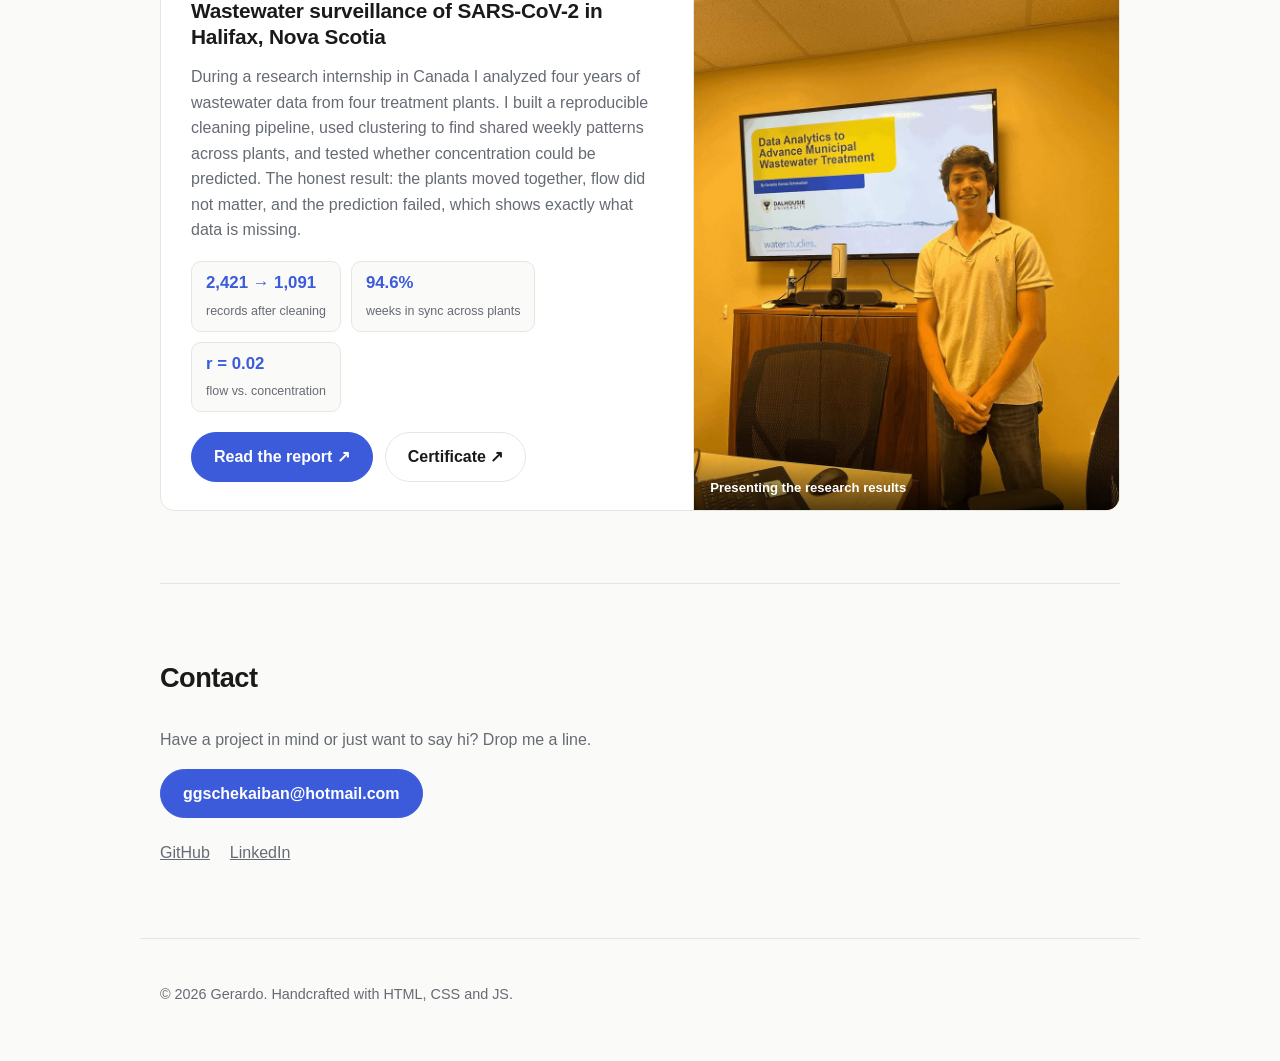
==== commit d8810b84: "Restore project card styles and fix asset versioning The About removal also deleted the Projects sty" ====
--- a/index.html
+++ b/index.html
@@ -5,7 +5,7 @@
   <meta name="viewport" content="width=device-width, initial-scale=1">
   <title>Gerardo — Portfolio</title>
   <meta name="description" content="Gerardo's portfolio: projects, research and contact.">
-  <link rel="stylesheet" href="styles.css?v=20261109">
+  <link rel="stylesheet" href="styles.css?v=20261113f">
   <script>
     // Apply the saved theme before first paint to avoid a flash
     try {
@@ -93,6 +93,6 @@
     <p>© <span id="year"></span> Gerardo. Handcrafted with HTML, CSS and JS.</p>
   </footer>
 
-  <script src="script.js?v=20261113e"></script>
+  <script src="script.js?v=20261113f"></script>
 </body>
 </html>
--- a/styles.css
+++ b/styles.css
@@ -83,6 +83,32 @@
 .btn:hover { transform: translateY(-2px); border-color: var(--accent); }
 .btn.primary { background: var(--accent); color: var(--accent-text); border-color: var(--accent); }
 
+/* Projects */
+.grid { display: grid; grid-template-columns: repeat(auto-fill, minmax(290px, 1fr)); gap: 22px; }
+.card {
+  background: var(--surface); border: 1px solid var(--border); border-radius: var(--radius);
+  overflow: hidden; display: flex; flex-direction: column;
+  transition: transform .2s, border-color .2s;
+}
+.card:hover { transform: translateY(-4px); border-color: var(--accent); }
+a.card { text-decoration: none; color: inherit; }
+a.card:focus-visible { outline: 2px solid var(--accent); outline-offset: 3px; }
+.card .actions span { color: var(--accent); }
+.card .thumb {
+  aspect-ratio: 16 / 9; display: grid; place-items: center;
+  font-size: 2.2rem; font-weight: 700; color: var(--accent-text);
+  background: linear-gradient(135deg, var(--accent), color-mix(in srgb, var(--accent) 40%, #b455ff));
+}
+.card .thumb img { width: 100%; height: 100%; object-fit: cover; }
+.card .body { padding: 18px 20px 20px; display: flex; flex-direction: column; gap: 10px; flex: 1; }
+.card h3 { margin: 0; font-size: 1.1rem; }
+.card p { margin: 0; color: var(--muted); font-size: .95rem; flex: 1; }
+.tags { display: flex; flex-wrap: wrap; gap: 6px; }
+.tags span { font-size: .75rem; padding: 3px 10px; border-radius: 999px; background: var(--bg); border: 1px solid var(--border); color: var(--muted); }
+.card .actions { display: flex; gap: 16px; font-size: .9rem; font-weight: 600; }
+.card .actions a { color: var(--accent); text-decoration: none; }
+.card .actions a:hover { text-decoration: underline; }
+
 /* Filters */
 .filters { display: flex; flex-wrap: wrap; gap: 8px; margin-bottom: 24px; }
 .filter {
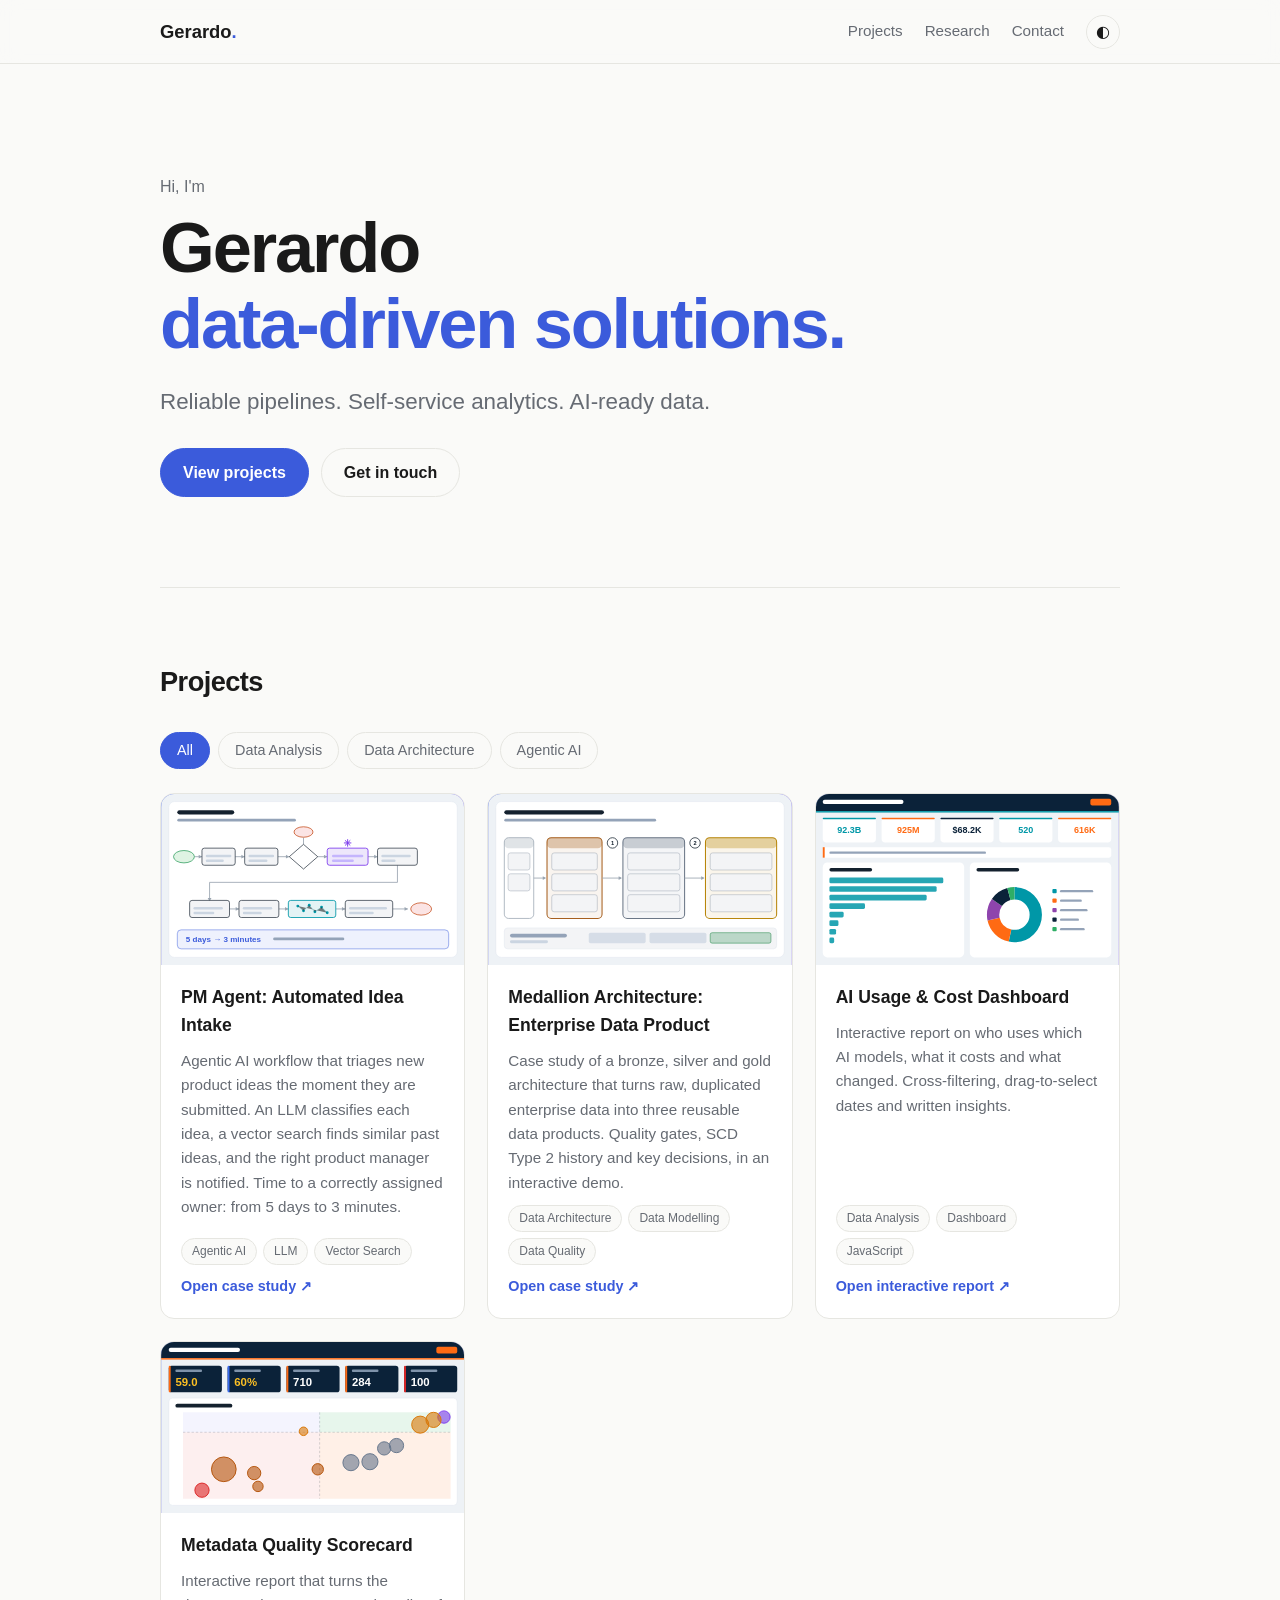
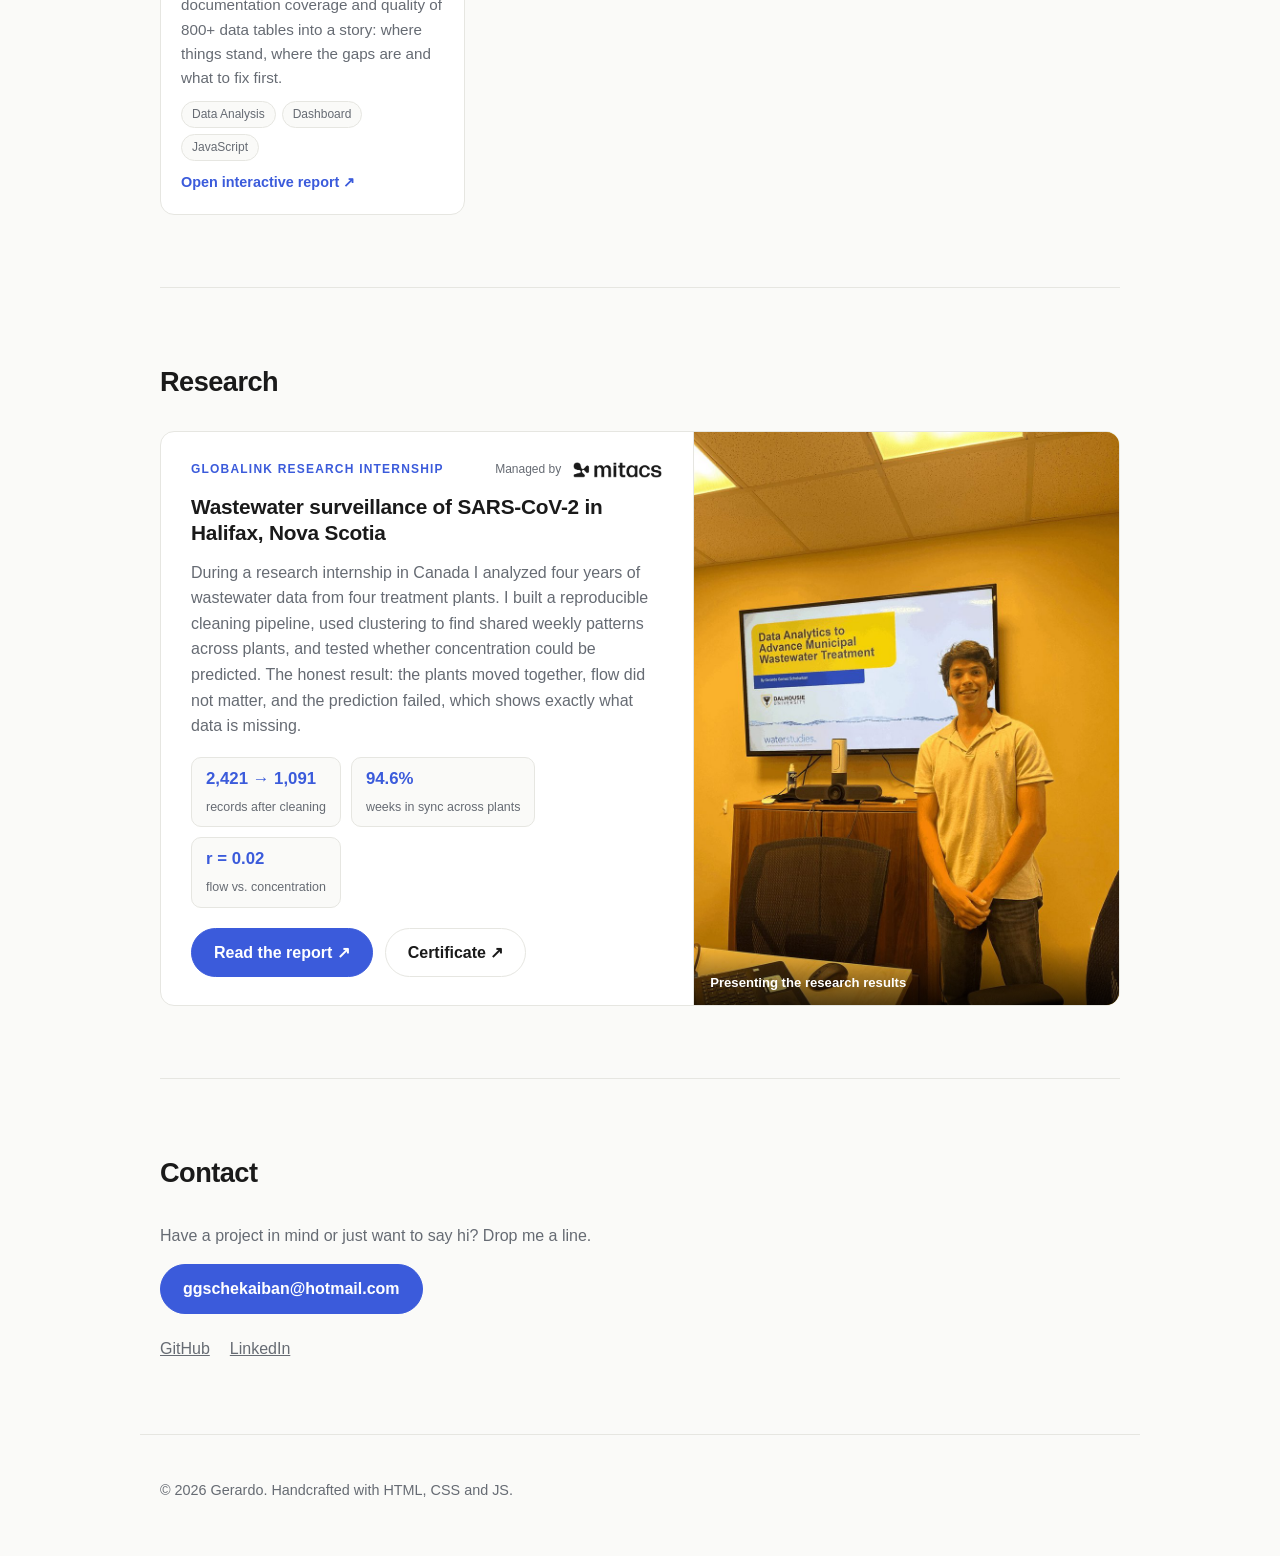
==== commit faba625e: "Add PM Agent case study and Agentic AI category - Add a simple case study page for the PM Agent: Sit" ====
--- a/index.html
+++ b/index.html
@@ -5,7 +5,7 @@
   <meta name="viewport" content="width=device-width, initial-scale=1">
   <title>Gerardo — Portfolio</title>
   <meta name="description" content="Gerardo's portfolio: projects, research and contact.">
-  <link rel="stylesheet" href="styles.css?v=20261113f">
+  <link rel="stylesheet" href="styles.css?v=20261114a">
   <script>
     // Apply the saved theme before first paint to avoid a flash
     try {
@@ -93,6 +93,6 @@
     <p>© <span id="year"></span> Gerardo. Handcrafted with HTML, CSS and JS.</p>
   </footer>
 
-  <script src="script.js?v=20261113f"></script>
+  <script src="script.js?v=20261114a"></script>
 </body>
 </html>
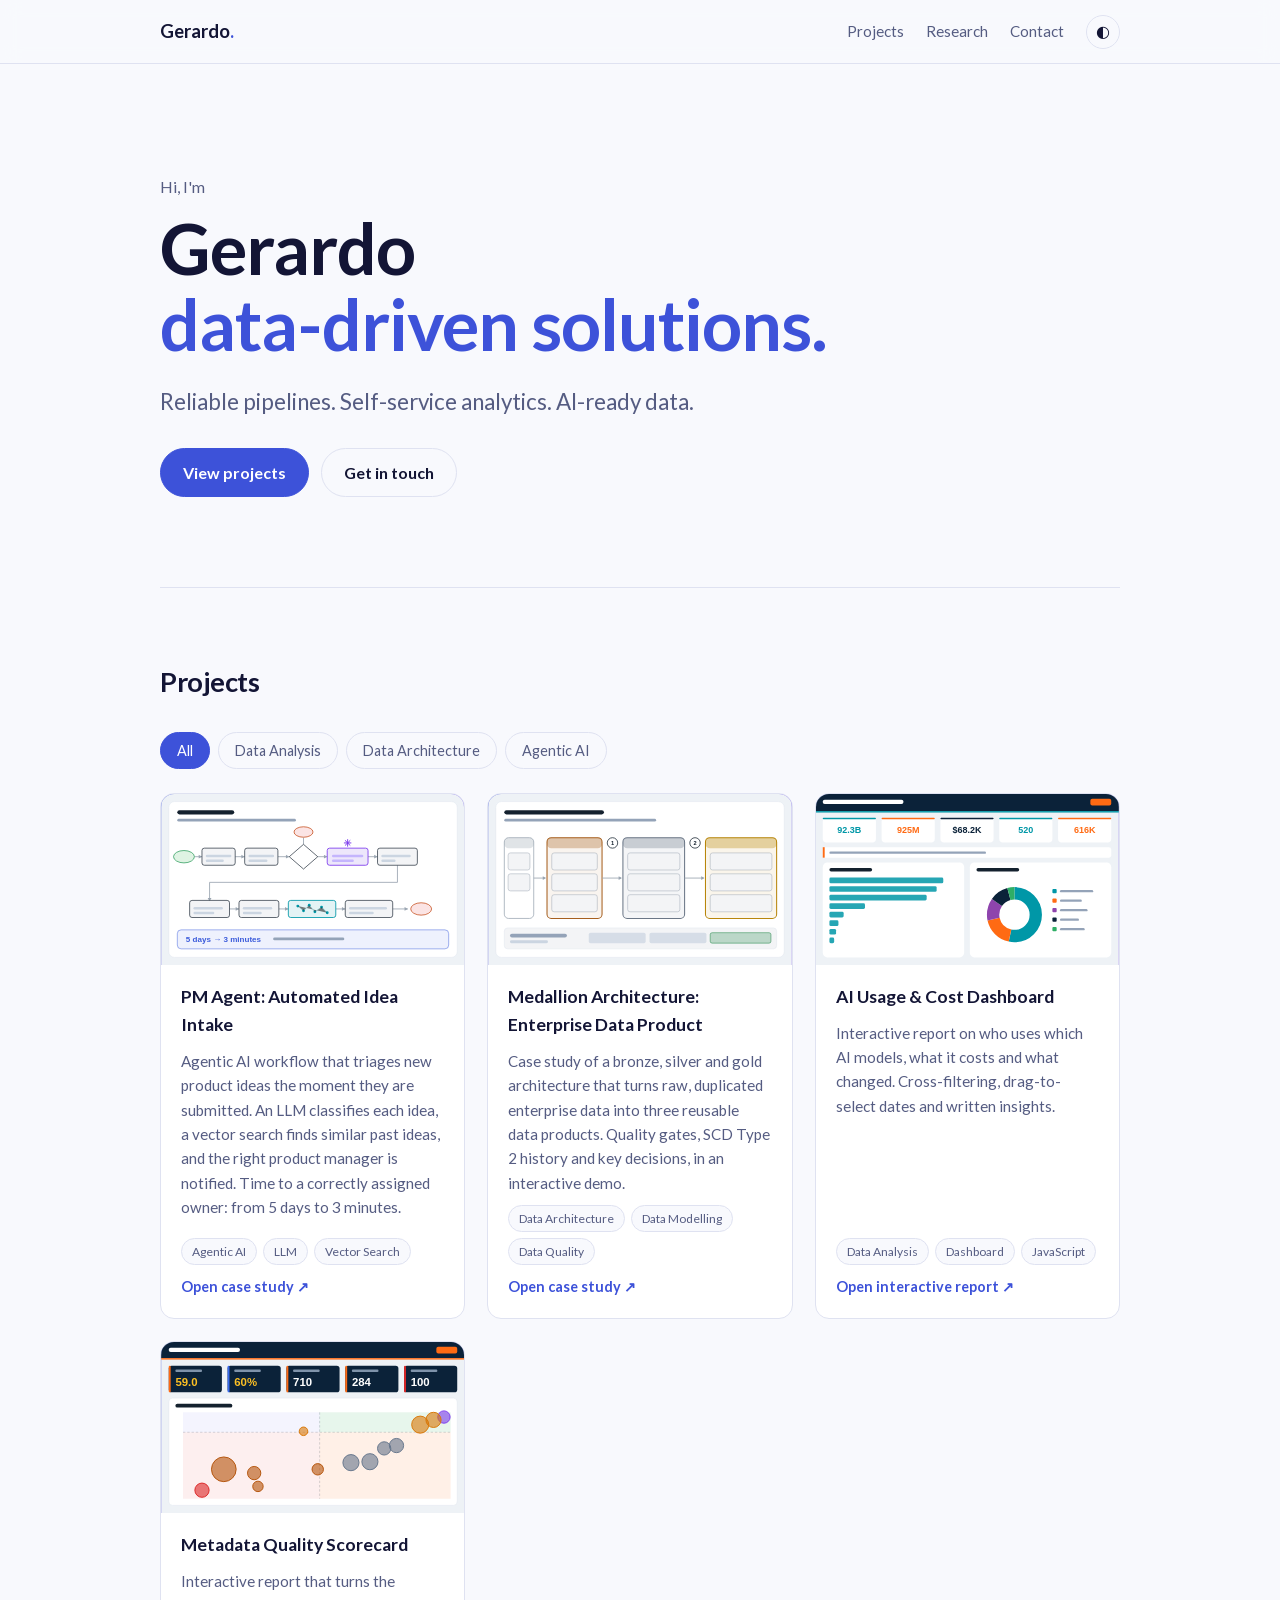
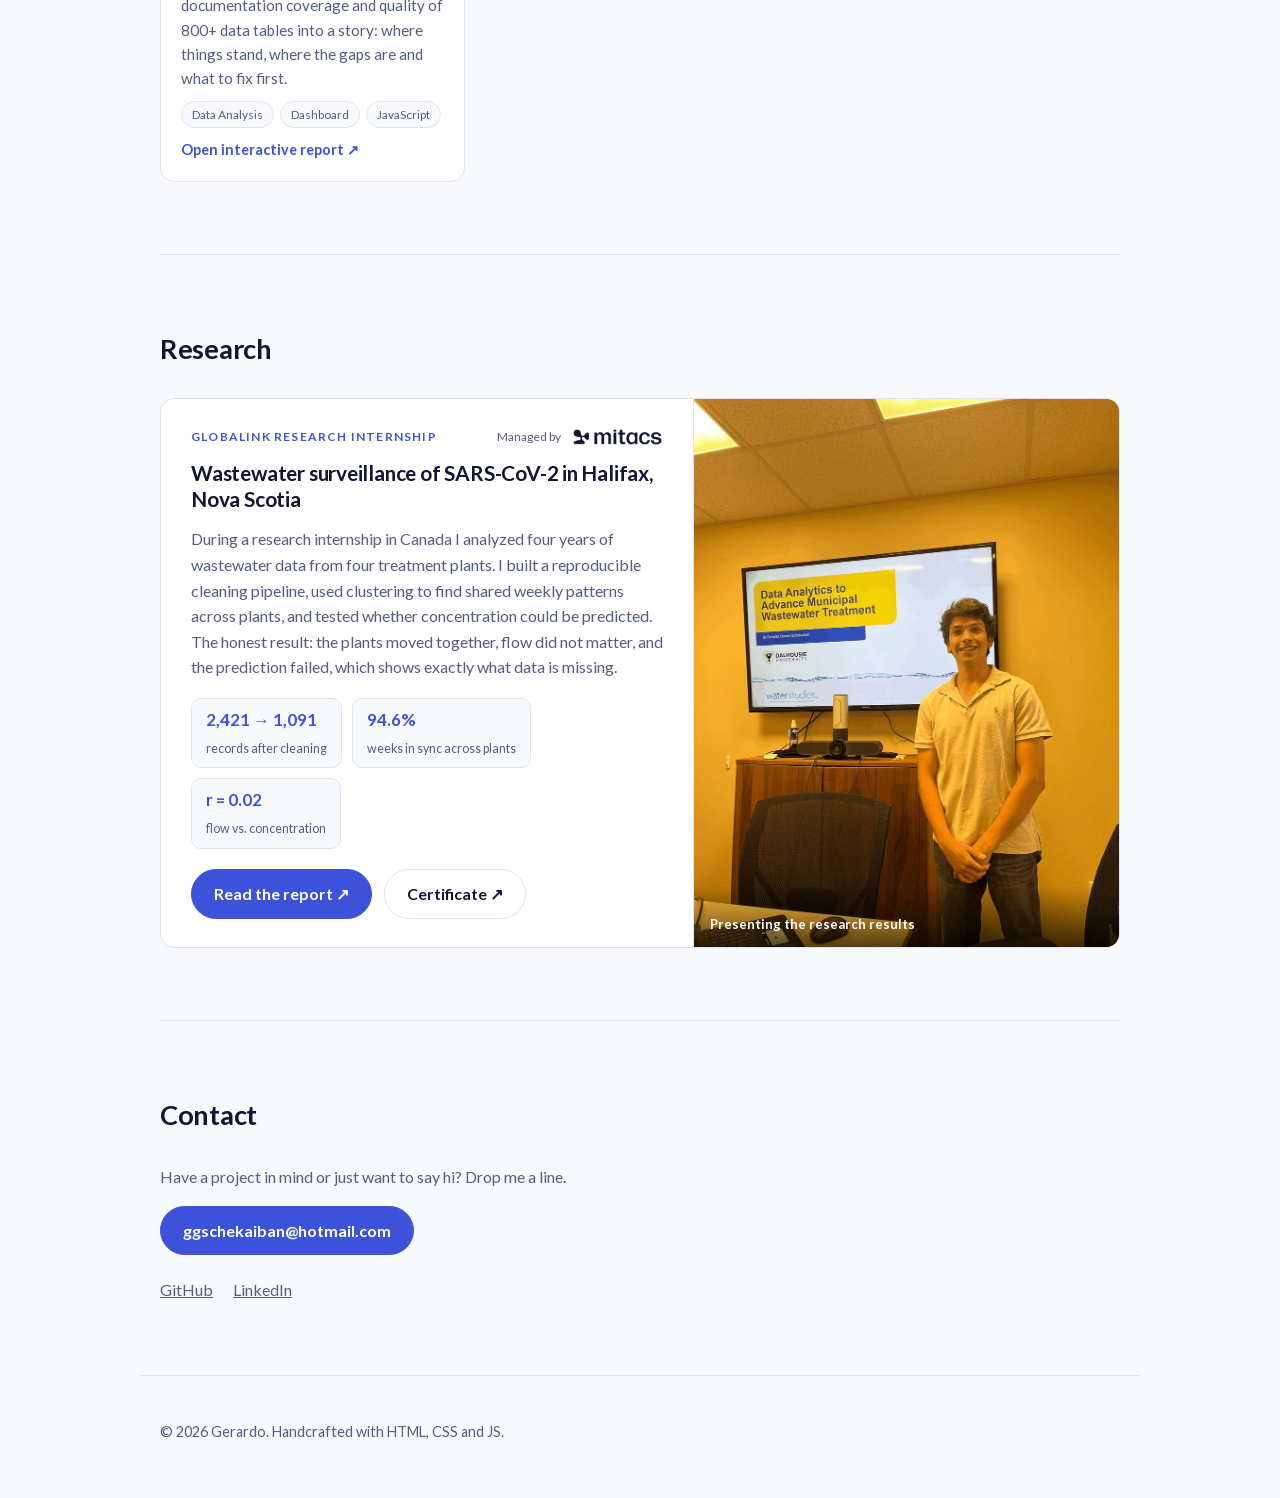
==== commit ea6ff3c4: "Apply new look and feel: Lato font and indigo palette - Add self-hosted Lato (Regular, Bold, Black; " ====
--- a/index.html
+++ b/index.html
@@ -5,7 +5,10 @@
   <meta name="viewport" content="width=device-width, initial-scale=1">
   <title>Gerardo — Portfolio</title>
   <meta name="description" content="Gerardo's portfolio: projects, research and contact.">
-  <link rel="stylesheet" href="styles.css?v=20261114a">
+  <link rel="preload" href="fonts/lato-400.woff2" as="font" type="font/woff2" crossorigin>
+  <link rel="preload" href="fonts/lato-700.woff2" as="font" type="font/woff2" crossorigin>
+  <link rel="stylesheet" href="fonts/lato.css?v=20261114c">
+  <link rel="stylesheet" href="styles.css?v=20261114c">
   <script>
     // Apply the saved theme before first paint to avoid a flash
     try {
@@ -93,6 +96,6 @@
     <p>© <span id="year"></span> Gerardo. Handcrafted with HTML, CSS and JS.</p>
   </footer>
 
-  <script src="script.js?v=20261114a"></script>
+  <script src="script.js?v=20261114c"></script>
 </body>
 </html>
--- a/fonts/lato.css
+++ b/fonts/lato.css
@@ -0,0 +1,25 @@
+/* Lato (Latin subset), self-hosted. Designed by Łukasz Dziedzic, SIL Open Font License 1.1. */
+@font-face {
+  font-family: "Lato";
+  font-style: normal;
+  font-weight: 400;
+  font-display: swap;
+  src: url("lato-400.woff2") format("woff2");
+  unicode-range: U+0000-00FF, U+0131, U+0152-0153, U+02BB-02BC, U+02C6, U+02DA, U+02DC, U+0304, U+0308, U+0329, U+2000-206F, U+20AC, U+2122, U+2191, U+2193, U+2212, U+2215, U+FEFF, U+FFFD;
+}
+@font-face {
+  font-family: "Lato";
+  font-style: normal;
+  font-weight: 700;
+  font-display: swap;
+  src: url("lato-700.woff2") format("woff2");
+  unicode-range: U+0000-00FF, U+0131, U+0152-0153, U+02BB-02BC, U+02C6, U+02DA, U+02DC, U+0304, U+0308, U+0329, U+2000-206F, U+20AC, U+2122, U+2191, U+2193, U+2212, U+2215, U+FEFF, U+FFFD;
+}
+@font-face {
+  font-family: "Lato";
+  font-style: normal;
+  font-weight: 900;
+  font-display: swap;
+  src: url("lato-900.woff2") format("woff2");
+  unicode-range: U+0000-00FF, U+0131, U+0152-0153, U+02BB-02BC, U+02C6, U+02DA, U+02DC, U+0304, U+0308, U+0329, U+2000-206F, U+20AC, U+2122, U+2191, U+2193, U+2212, U+2215, U+FEFF, U+FFFD;
+}
--- a/styles.css
+++ b/styles.css
@@ -1,10 +1,10 @@
 :root {
-  --bg: #fafaf8;
+  --bg: #f8f9fd;
   --surface: #ffffff;
-  --text: #1a1a1a;
-  --muted: #666b73;
-  --border: #e6e6e1;
-  --accent: #3b5bdb;
+  --text: #131535;
+  --muted: #555c82;
+  --border: #dfe2f1;
+  --accent: #3d52d9;
   --accent-text: #ffffff;
   --radius: 14px;
   --max: 1000px;
@@ -12,23 +12,23 @@
 
 @media (prefers-color-scheme: dark) {
   :root:not([data-theme="light"]) {
-    --bg: #0f1115;
-    --surface: #171a21;
-    --text: #ececec;
-    --muted: #9aa0aa;
-    --border: #262a33;
-    --accent: #7c9bff;
-    --accent-text: #0f1115;
+    --bg: #131535;
+    --surface: #1c1e45;
+    --text: #edf0fb;
+    --muted: #a0a8cc;
+    --border: #2f3365;
+    --accent: #9db4ff;
+    --accent-text: #131535;
   }
 }
 :root[data-theme="dark"] {
-  --bg: #0f1115;
-  --surface: #171a21;
-  --text: #ececec;
-  --muted: #9aa0aa;
-  --border: #262a33;
-  --accent: #7c9bff;
-  --accent-text: #0f1115;
+  --bg: #131535;
+  --surface: #1c1e45;
+  --text: #edf0fb;
+  --muted: #a0a8cc;
+  --border: #2f3365;
+  --accent: #9db4ff;
+  --accent-text: #131535;
 }
 
 * { box-sizing: border-box; }
@@ -37,15 +37,15 @@
   margin: 0;
   background: var(--bg);
   color: var(--text);
-  font-family: -apple-system, BlinkMacSystemFont, "Segoe UI", Inter, Roboto, sans-serif;
+  font-family: Lato, -apple-system, BlinkMacSystemFont, "Segoe UI", Roboto, sans-serif;
   line-height: 1.6;
 }
 a { color: inherit; }
 main, .nav, footer { max-width: var(--max); margin: 0 auto; padding-left: 20px; padding-right: 20px; }
 section { padding: 72px 0; border-top: 1px solid var(--border); }
 section.hero { border-top: 0; padding: 110px 0 90px; }
-h1 { font-size: clamp(2.4rem, 7vw, 4.4rem); line-height: 1.08; margin: 0 0 20px; letter-spacing: -0.03em; }
-h2 { font-size: 1.7rem; margin: 0 0 28px; letter-spacing: -0.02em; }
+h1 { font-size: clamp(2.4rem, 7vw, 4.4rem); line-height: 1.08; margin: 0 0 20px; letter-spacing: -0.015em; }
+h2 { font-size: 1.7rem; margin: 0 0 28px; letter-spacing: -0.01em; }
 .accent { color: var(--accent); }
 .eyebrow { color: var(--muted); margin: 0 0 10px; }
 .lead { font-size: 1.15rem; color: var(--muted); max-width: 560px; }
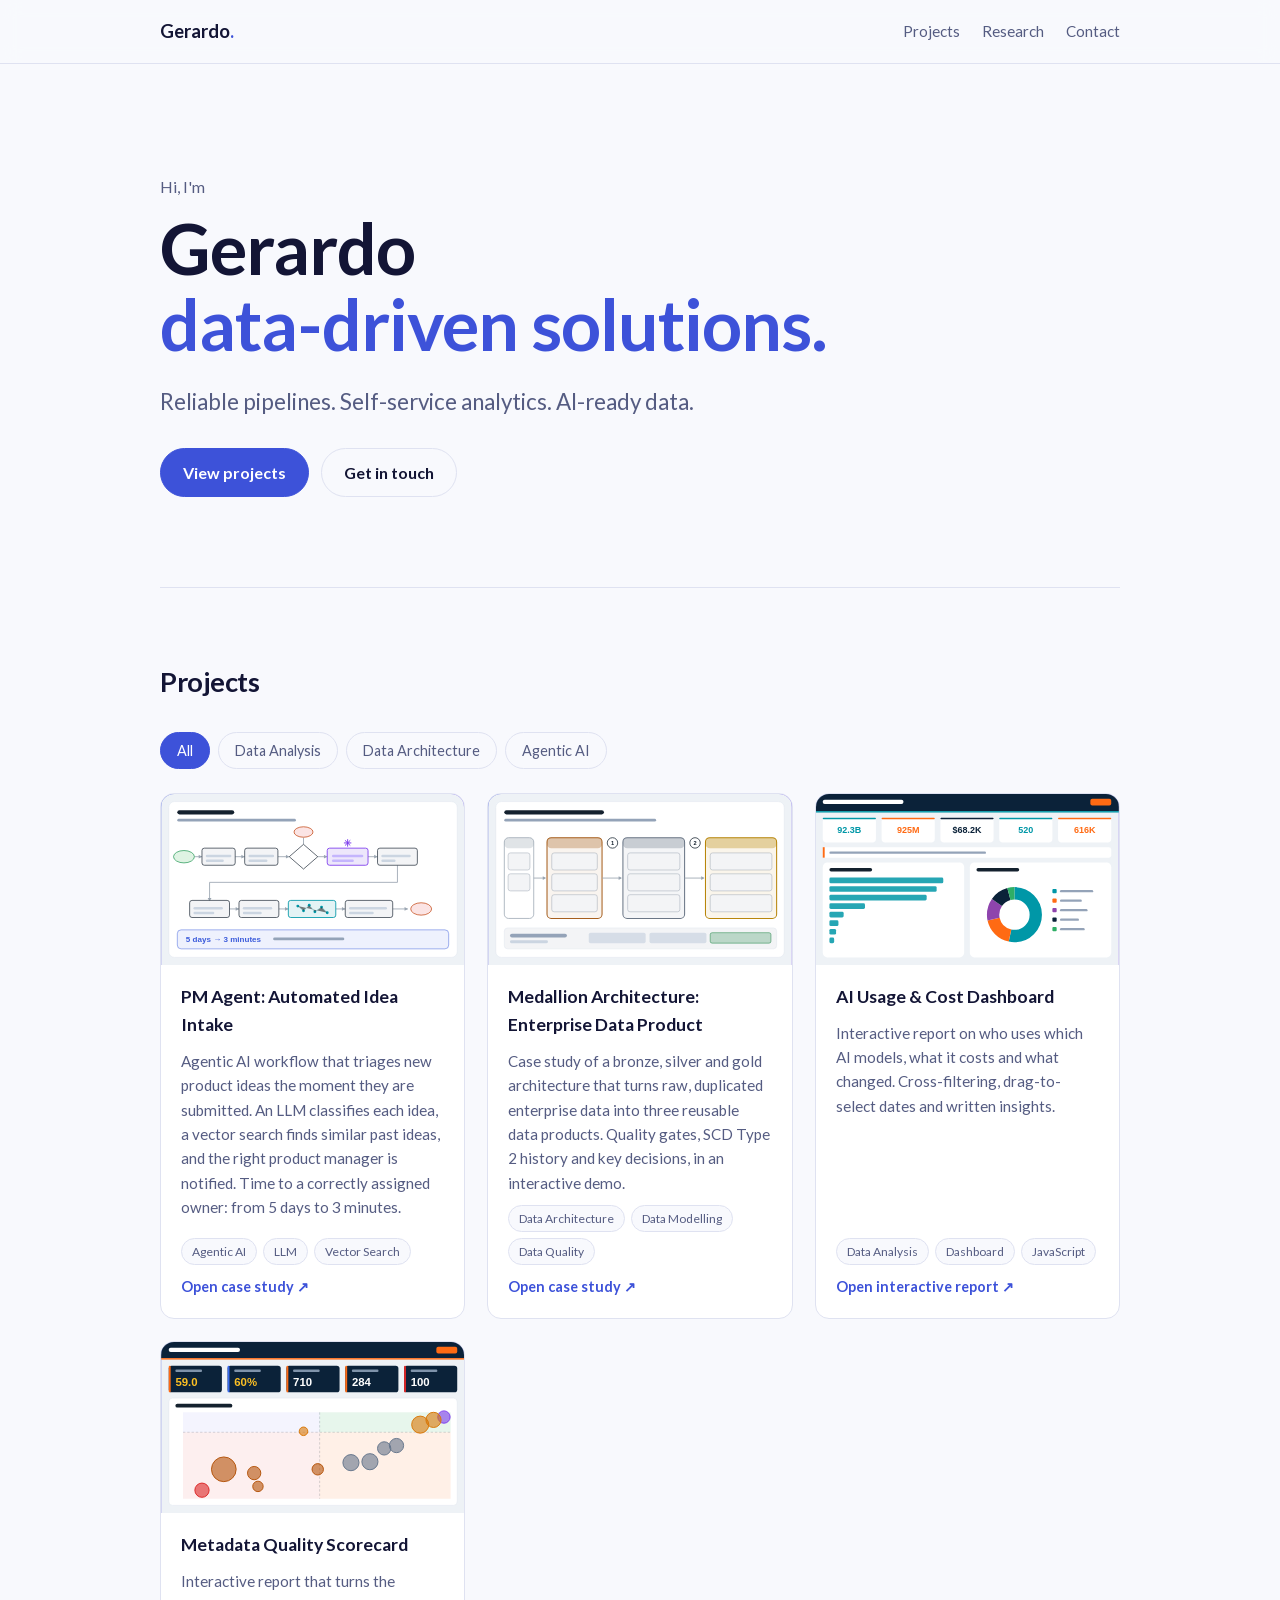
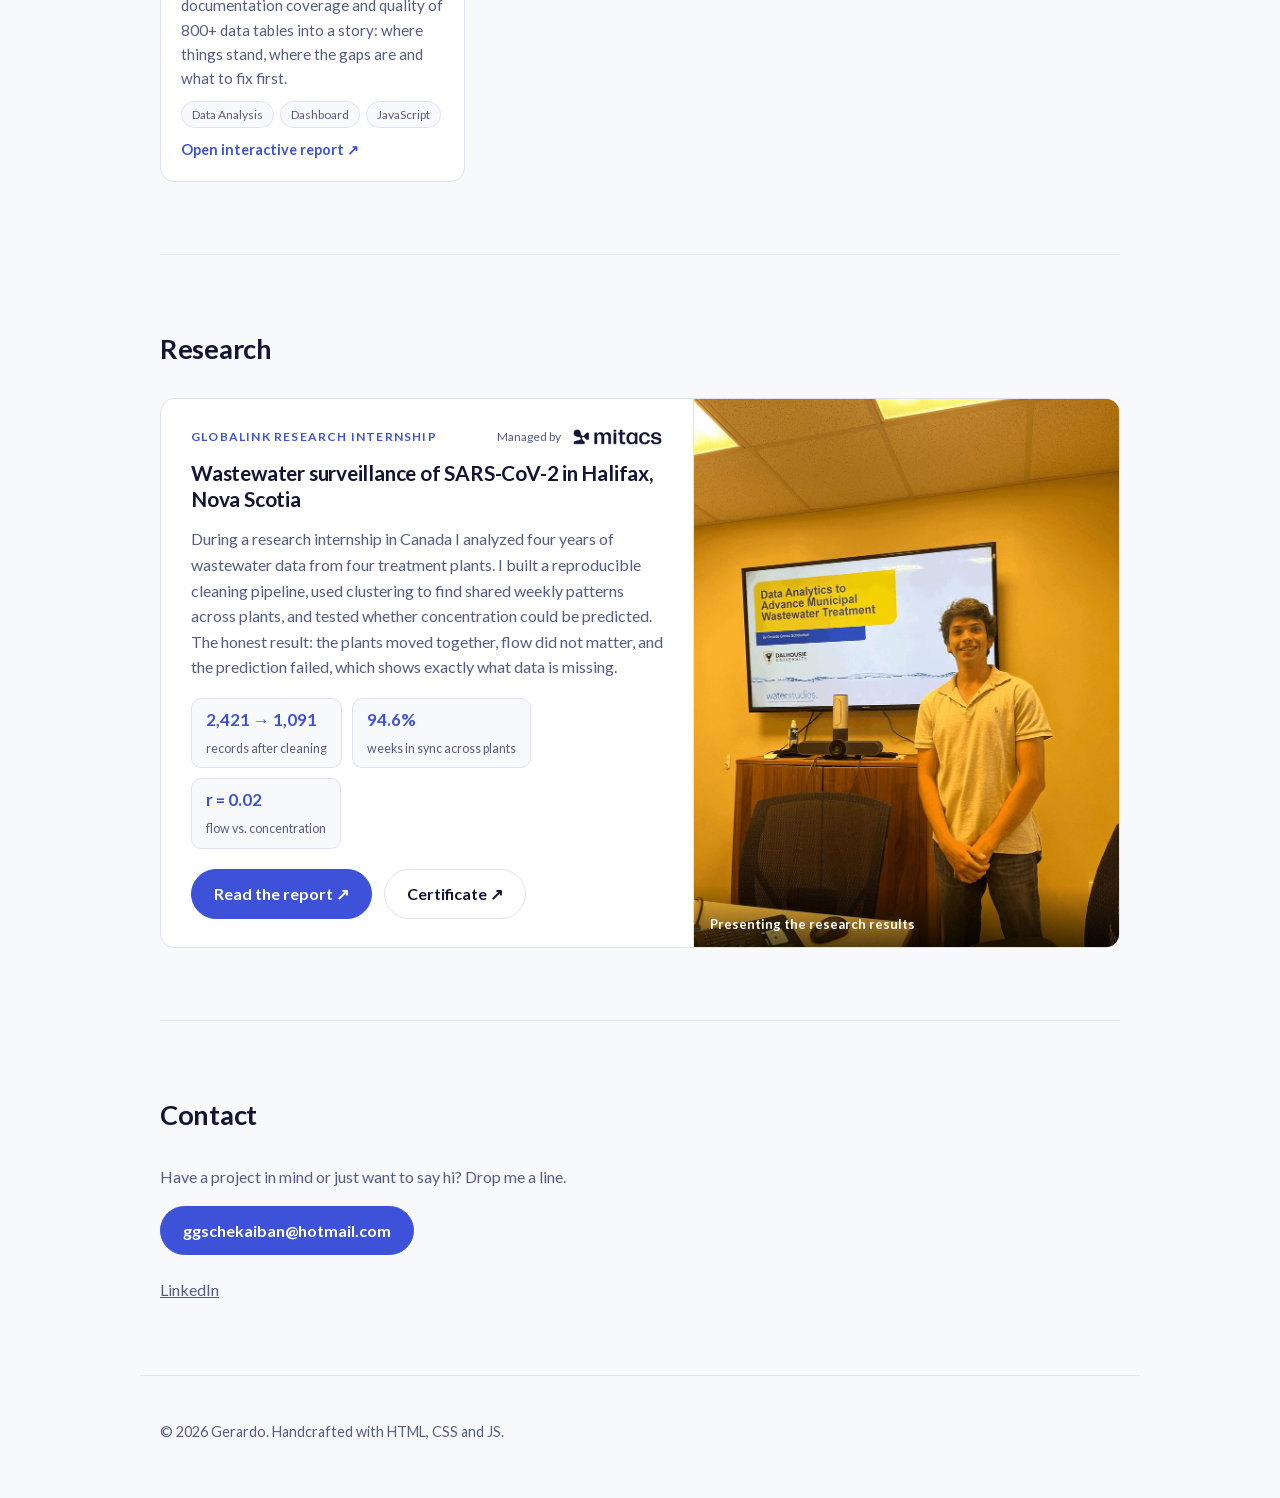
==== commit 0c3c2044: "Remove dark mode and the GitHub link - Remove the dark theme from every stylesheet, along with the t" ====
--- a/index.html
+++ b/index.html
@@ -8,14 +8,8 @@
   <link rel="preload" href="fonts/lato-400.woff2" as="font" type="font/woff2" crossorigin>
   <link rel="preload" href="fonts/lato-700.woff2" as="font" type="font/woff2" crossorigin>
   <link rel="stylesheet" href="fonts/lato.css?v=20261114c">
-  <link rel="stylesheet" href="styles.css?v=20261114c">
-  <script>
-    // Apply the saved theme before first paint to avoid a flash
-    try {
-      const t = localStorage.getItem("theme");
-      if (t) document.documentElement.dataset.theme = t;
-    } catch (e) {}
-  </script>
+  <link rel="stylesheet" href="styles.css?v=20261123a">
+  <meta name="color-scheme" content="light">
 </head>
 <body>
   <header class="nav">
@@ -24,7 +18,6 @@
       <a href="#projects">Projects</a>
       <a href="#research">Research</a>
       <a href="#contact">Contact</a>
-      <button id="theme-toggle" class="icon-btn" aria-label="Toggle theme" title="Toggle theme">◐</button>
     </nav>
   </header>
 
@@ -86,7 +79,6 @@
       <p>Have a project in mind or just want to say hi? Drop me a line.</p>
       <a class="btn primary" href="mailto:ggschekaiban@hotmail.com">ggschekaiban@hotmail.com</a>
       <div class="links">
-        <a href="https://github.com/" target="_blank" rel="noopener">GitHub</a>
         <a href="https://www.linkedin.com/in/gerardo-gomez-schekaiban-10bb181b9/" target="_blank" rel="noopener">LinkedIn</a>
       </div>
     </section>
@@ -96,6 +88,6 @@
     <p>© <span id="year"></span> Gerardo. Handcrafted with HTML, CSS and JS.</p>
   </footer>
 
-  <script src="script.js?v=20261114c"></script>
+  <script src="script.js?v=20261123a"></script>
 </body>
 </html>
--- a/styles.css
+++ b/styles.css
@@ -1,4 +1,5 @@
 :root {
+  color-scheme: light;
   --bg: #f8f9fd;
   --surface: #ffffff;
   --text: #131535;
@@ -8,27 +9,6 @@
   --accent-text: #ffffff;
   --radius: 14px;
   --max: 1000px;
-}
-
-@media (prefers-color-scheme: dark) {
-  :root:not([data-theme="light"]) {
-    --bg: #131535;
-    --surface: #1c1e45;
-    --text: #edf0fb;
-    --muted: #a0a8cc;
-    --border: #2f3365;
-    --accent: #9db4ff;
-    --accent-text: #131535;
-  }
-}
-:root[data-theme="dark"] {
-  --bg: #131535;
-  --surface: #1c1e45;
-  --text: #edf0fb;
-  --muted: #a0a8cc;
-  --border: #2f3365;
-  --accent: #9db4ff;
-  --accent-text: #131535;
 }
 
 * { box-sizing: border-box; }
@@ -67,11 +47,6 @@
 .nav nav { display: flex; align-items: center; gap: 22px; }
 .nav nav a { text-decoration: none; color: var(--muted); font-size: .95rem; }
 .nav nav a:hover { color: var(--text); }
-.icon-btn {
-  background: none; border: 1px solid var(--border); color: var(--text);
-  width: 34px; height: 34px; border-radius: 50%; cursor: pointer; font-size: 1rem;
-}
-.icon-btn:hover { border-color: var(--accent); }
 
 /* Buttons */
 .cta { display: flex; gap: 12px; flex-wrap: wrap; margin-top: 28px; }
